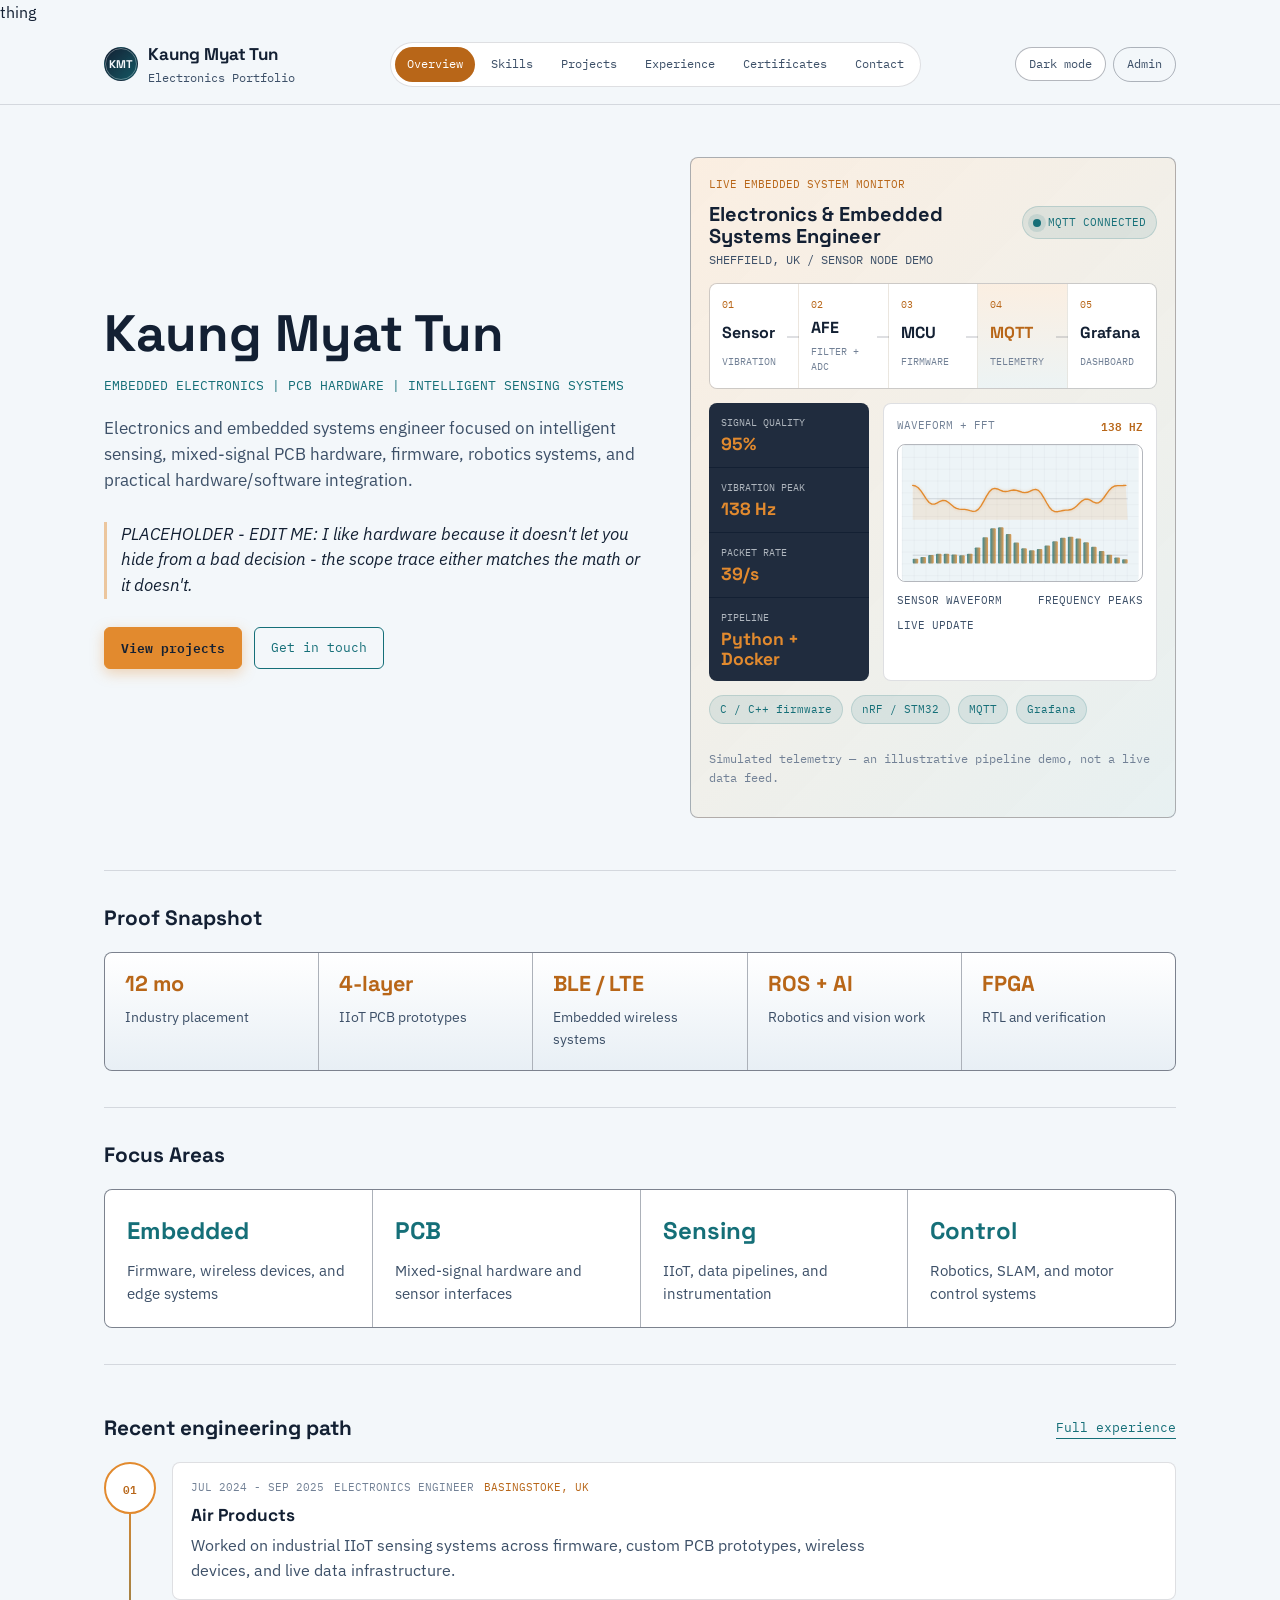
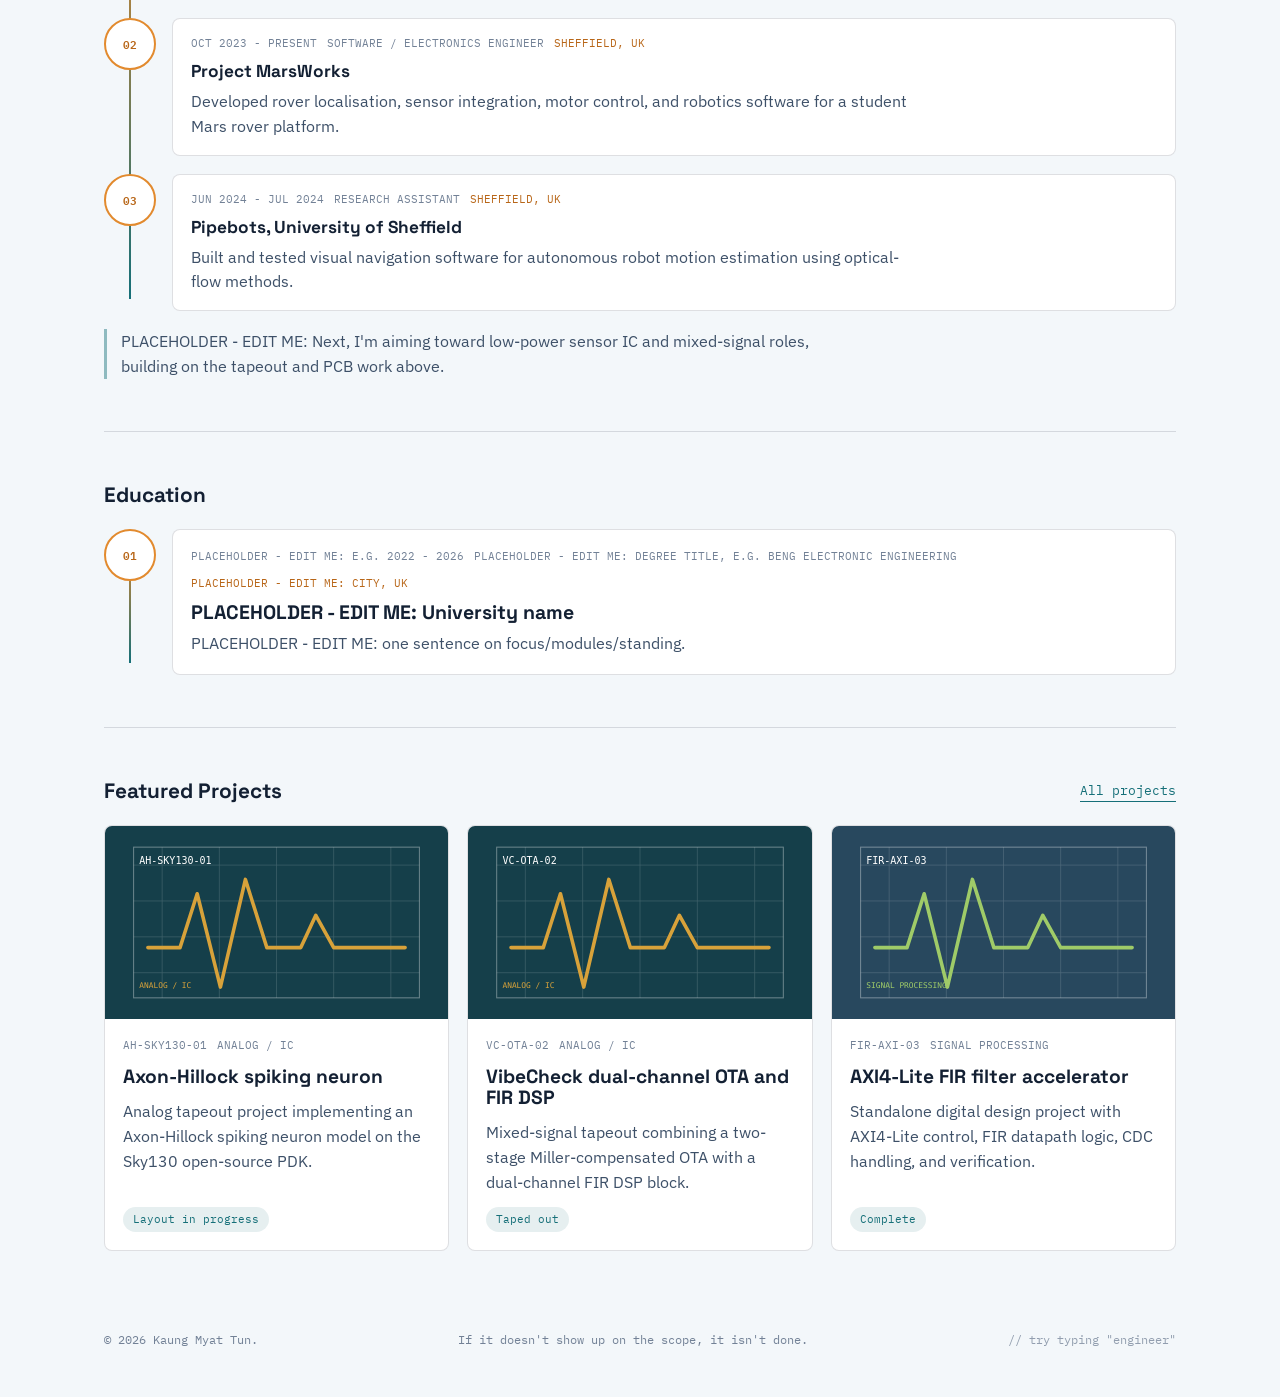
==== index.html @ 7df85bc8 "Version 3 portfolio site Fix engineer mode flashing to the normal theme before flipping to the termi" ====
thing<!DOCTYPE html>
<html lang="en">
<head>
<meta charset="UTF-8">
<script>
  (function () {
    var stored = localStorage.getItem("portfolio-theme");
    var prefersDark = window.matchMedia && window.matchMedia("(prefers-color-scheme: dark)").matches;
    document.documentElement.setAttribute("data-theme", stored || (prefersDark ? "dark" : "light"));
    if (localStorage.getItem("portfolio-engineer-mode") === "true") {
      document.documentElement.setAttribute("data-engineer-mode", "true");
    }
  })();
</script>
<meta name="viewport" content="width=device-width, initial-scale=1.0">
<title>Kaung Myat Tun | Electronics & Embedded Systems Engineer</title>
<meta name="description" content="Portfolio of Kaung Myat Tun: embedded electronics, PCB hardware, intelligent sensing, FPGA, and AI/data systems.">
<link rel="preconnect" href="https://fonts.googleapis.com">
<link rel="preconnect" href="https://fonts.gstatic.com" crossorigin>
<link href="https://fonts.googleapis.com/css2?family=Space+Grotesk:wght@400;500;600;700&family=IBM+Plex+Sans:wght@400;500;600&family=IBM+Plex+Mono:wght@400;500;600&display=swap" rel="stylesheet">
<link rel="stylesheet" href="style.css">
</head>
<body data-page="overview">

<header class="masthead">
  <div class="masthead-inner">
    <a class="brand" href="index.html">
      <span class="brand-avatar">
        <img class="profile-photo" src="" alt="" data-profile-photo hidden>
        <span class="profile-photo-placeholder" data-profile-initials>KMT</span>
      </span>
      <span class="brand-text">
        <span class="part-number">Kaung Myat Tun</span>
        <span>Electronics Portfolio</span>
      </span>
    </a>
    <nav class="tab-nav" aria-label="Primary portfolio pages">
      <a class="nav-tab" href="index.html" data-page-link="overview">Overview</a>
      <a class="nav-tab" href="skills.html" data-page-link="skills">Skills</a>
      <a class="nav-tab" href="projects.html" data-page-link="projects">Projects</a>
      <a class="nav-tab" href="experience.html" data-page-link="experience">Experience</a>
      <a class="nav-tab" href="certificates.html" data-page-link="certificates">Certificates</a>
      <a class="nav-tab" href="contact.html" data-page-link="contact">Contact</a>
    </nav>
    <div class="masthead-right">
      <button type="button" class="theme-toggle" data-theme-toggle aria-pressed="false">Dark mode</button>
      <a href="admin/">Admin</a>
    </div>
  </div>
</header>

<main>
  <section class="section section-hero">
    <div class="hero-grid">
      <div class="hero-copy">
        <h1 data-profile-name>Kaung Myat Tun</h1>
        <p class="role" data-profile-role>Embedded Electronics | PCB Hardware | Intelligent Sensing Systems</p>
        <p class="lede" data-profile-summary>
          Electronics and embedded systems engineer focused on intelligent sensing, mixed-signal PCB hardware,
          firmware, robotics systems, and practical hardware/software integration.
        </p>
        <p class="lede lede-why" data-profile-why></p>
        <div class="hero-actions">
          <a href="projects.html" class="btn btn-primary">View projects</a>
          <a href="contact.html" class="btn btn-ghost">Get in touch</a>
        </div>
      </div>
      <div class="hero-signal-card">
        <p class="sr-only">Simulated demo of an IIoT sensor telemetry pipeline: vibration sensor, analog front end, MCU firmware, MQTT, and a Grafana dashboard. The numbers and waveform shown are illustrative, not a live data feed.</p>
        <div class="monitor-header">
          <div class="signal-profile-copy">
            <span class="feature-tag">Live Embedded System Monitor</span>
            <h2 data-profile-short-role>Electronics &amp; Embedded Systems Engineer</h2>
            <p><span data-profile-location>Sheffield, UK</span> / sensor node demo</p>
          </div>
          <div class="monitor-status">
            <span class="status-dot"></span>
            <span data-monitor-status>MQTT connected</span>
          </div>
        </div>

        <div class="system-flow" aria-label="Embedded data pipeline">
          <div class="system-node active" data-system-node>
            <span>01</span>
            <strong>Sensor</strong>
            <em>vibration</em>
          </div>
          <div class="system-node" data-system-node>
            <span>02</span>
            <strong>AFE</strong>
            <em>filter + ADC</em>
          </div>
          <div class="system-node" data-system-node>
            <span>03</span>
            <strong>MCU</strong>
            <em>firmware</em>
          </div>
          <div class="system-node" data-system-node>
            <span>04</span>
            <strong>MQTT</strong>
            <em>telemetry</em>
          </div>
          <div class="system-node" data-system-node>
            <span>05</span>
            <strong>Grafana</strong>
            <em>dashboard</em>
          </div>
        </div>

        <div class="monitor-grid">
          <div class="telemetry-panel">
            <div class="telemetry-row">
              <span>Signal quality</span>
              <strong data-monitor-quality>92%</strong>
            </div>
            <div class="telemetry-row">
              <span>Vibration peak</span>
              <strong data-monitor-peak>128 Hz</strong>
            </div>
            <div class="telemetry-row">
              <span>Packet rate</span>
              <strong data-monitor-packets>48/s</strong>
            </div>
            <div class="telemetry-row">
              <span>Pipeline</span>
              <strong>Python + Docker</strong>
            </div>
          </div>

          <div class="signal-panel">
            <div class="signal-panel-head">
              <span>Waveform + FFT</span>
              <span data-signal-readout>128 Hz</span>
            </div>
            <svg class="signal-visual" viewBox="0 0 520 300" preserveAspectRatio="xMidYMid meet" role="img" aria-label="Animated sensor waveform and frequency spectrum">
              <defs>
                <pattern id="signal-grid" width="26" height="26" patternUnits="userSpaceOnUse">
                  <path d="M 26 0 L 0 0 0 26" fill="none" stroke="var(--line)" stroke-width="1"/>
                </pattern>
                <linearGradient id="signal-fill" x1="0" x2="1" y1="0" y2="0">
                  <stop offset="0%" stop-color="var(--teal)"/>
                  <stop offset="100%" stop-color="var(--accent)"/>
                </linearGradient>
              </defs>
              <rect width="520" height="300" rx="8" fill="var(--scope-bg)"/>
              <rect width="520" height="300" rx="8" fill="url(#signal-grid)"/>
              <line x1="24" y1="118" x2="496" y2="118" stroke="var(--line-strong)" stroke-width="1"/>
              <line x1="24" y1="242" x2="496" y2="242" stroke="var(--line-strong)" stroke-width="1"/>
              <path class="live-wave-fill" data-live-wave-fill d=""/>
              <path class="live-wave" data-live-wave d=""/>
              <g data-spectrum-bars></g>
            </svg>
            <div class="signal-metrics">
              <span>Sensor waveform</span>
              <span>Frequency peaks</span>
              <span>Live update</span>
            </div>
          </div>
        </div>

        <div class="monitor-stack">
          <span>C / C++ firmware</span>
          <span>nRF / STM32</span>
          <span>MQTT</span>
          <span>Grafana</span>
        </div>
        <p class="table-footnote">Simulated telemetry — an illustrative pipeline demo, not a live data feed.</p>
      </div>
    </div>
  </section>

  <section class="section section-compact">
    <h2>Proof Snapshot</h2>
    <div class="proof-strip">
      <article class="proof-item">
        <span class="proof-value">12 mo</span>
        <span class="proof-label">Industry placement</span>
      </article>
      <article class="proof-item">
        <span class="proof-value">4-layer</span>
        <span class="proof-label">IIoT PCB prototypes</span>
      </article>
      <article class="proof-item">
        <span class="proof-value">BLE / LTE</span>
        <span class="proof-label">Embedded wireless systems</span>
      </article>
      <article class="proof-item">
        <span class="proof-value">ROS + AI</span>
        <span class="proof-label">Robotics and vision work</span>
      </article>
      <article class="proof-item">
        <span class="proof-value">FPGA</span>
        <span class="proof-label">RTL and verification</span>
      </article>
    </div>
  </section>

  <section class="section section-compact">
    <h2>Focus Areas</h2>
    <div class="metrics-grid">
      <article class="metric">
        <span class="metric-value">Embedded</span>
        <span class="metric-label">Firmware, wireless devices, and edge systems</span>
      </article>
      <article class="metric">
        <span class="metric-value">PCB</span>
        <span class="metric-label">Mixed-signal hardware and sensor interfaces</span>
      </article>
      <article class="metric">
        <span class="metric-value">Sensing</span>
        <span class="metric-label">IIoT, data pipelines, and instrumentation</span>
      </article>
      <article class="metric">
        <span class="metric-value">Control</span>
        <span class="metric-label">Robotics, SLAM, and motor control systems</span>
      </article>
    </div>
  </section>

  <section class="section">
    <div class="section-head">
      <div>
        <h2>Recent engineering path</h2>
      </div>
      <a class="inline-link" href="experience.html">Full experience</a>
    </div>
    <div class="timeline-list timeline-list-compact" data-overview-timeline></div>
    <p class="timeline-next" data-profile-next></p>
  </section>

  <section class="section">
    <div class="section-head">
      <div>
        <h2>Education</h2>
      </div>
    </div>
    <div class="timeline-list" data-education-list></div>
  </section>

  <section class="section">
    <div class="section-head">
      <div>
        <h2>Featured Projects</h2>
      </div>
      <a class="inline-link" href="projects.html">All projects</a>
    </div>
    <div class="project-grid project-grid-compact" data-featured-projects></div>
  </section>
</main>

<footer class="footer">
  <span>&copy; 2026 Kaung Myat Tun.</span>
  <span>If it doesn't show up on the scope, it isn't done.</span>
  <span class="footer-hint">// try typing "engineer"</span>
</footer>

<script src="https://identity.netlify.com/v1/netlify-identity-widget.js"></script>
<script src="data.js"></script>
<script src="script.js"></script>
<script>
  if (window.netlifyIdentity) {
    const isInviteOrRecovery = /invite_token|recovery_token|confirmation_token/.test(window.location.hash);
    window.netlifyIdentity.on("init", user => {
      if (!user && isInviteOrRecovery) {
        window.netlifyIdentity.on("login", () => {
          document.location.href = "/admin/";
        });
      }
    });
  }
</script>
</body>
</html>
---- style.css ----
:root {
  --bg: #F3F7FA;
  --surface: #FFFFFF;
  --surface-2: #E8EFF5;
  --ink: #132033;
  --ink-soft: #3D5068;
  --muted: #728196;
  --line: rgba(22, 32, 51, 0.14);
  --line-strong: rgba(22, 32, 51, 0.32);
  --accent: #E28A2E;
  --accent-deep: #B86618;
  --teal: #156F78;
  --danger: #A94332;
  --scope-bg: #EDF4F7;
  --panel-dark: #132033;
  --panel-ink: #F3F7FA;
  --max-width: 1120px;
  --font-display: "Space Grotesk", sans-serif;
  --font-body: "IBM Plex Sans", sans-serif;
  --font-mono: "IBM Plex Mono", monospace;
  color-scheme: light;
}

@media (prefers-color-scheme: dark) {
  :root:not([data-theme="light"]) {
    --bg: #0A0F1A;
    --surface: #101827;
    --surface-2: #182238;
    --ink: #E7EEF6;
    --ink-soft: #AEBBCF;
    --muted: #7C8AA0;
    --line: rgba(231, 238, 246, 0.1);
    --line-strong: rgba(231, 238, 246, 0.24);
    --accent: #F2A93C;
    --accent-deep: #F0A020;
    --teal: #4DD0C7;
    --danger: #E2695A;
    --scope-bg: #0C1524;
    color-scheme: dark;
  }
}

:root[data-theme="dark"] {
  --bg: #0A0F1A;
  --surface: #101827;
  --surface-2: #182238;
  --ink: #E7EEF6;
  --ink-soft: #AEBBCF;
  --muted: #7C8AA0;
  --line: rgba(231, 238, 246, 0.1);
  --line-strong: rgba(231, 238, 246, 0.24);
  --accent: #F2A93C;
  --accent-deep: #F0A020;
  --teal: #4DD0C7;
  --danger: #E2695A;
  --scope-bg: #0C1524;
  color-scheme: dark;
}

:root[data-engineer-mode="true"] {
  --bg: #05070A;
  --surface: #0A120C;
  --surface-2: #0F1A11;
  --ink: #6FFFA6;
  --ink-soft: #4CD98A;
  --muted: #2E8F5C;
  --line: rgba(111, 255, 166, 0.18);
  --line-strong: rgba(111, 255, 166, 0.4);
  --accent: #6FFFA6;
  --accent-deep: #35C77A;
  --teal: #4CD98A;
  --danger: #FF5C5C;
  --scope-bg: #050A06;
  --panel-dark: #05070A;
  --panel-ink: #6FFFA6;
  color-scheme: dark;
}

:root[data-engineer-mode="true"] body,
:root[data-engineer-mode="true"] h1,
:root[data-engineer-mode="true"] h2,
:root[data-engineer-mode="true"] h3 {
  font-family: var(--font-mono);
}

.engineer-scanlines {
  background: repeating-linear-gradient(
    0deg,
    rgba(0, 0, 0, 0.18) 0px,
    rgba(0, 0, 0, 0.18) 1px,
    transparent 1px,
    transparent 2px
  );
  inset: 0;
  opacity: 0;
  pointer-events: none;
  position: fixed;
  transition: opacity 0.2s ease;
  z-index: 9998;
}

:root[data-engineer-mode="true"] .engineer-scanlines {
  opacity: 1;
}

.engineer-exit {
  background: var(--panel-dark);
  border: 1px solid rgba(111, 255, 166, 0.4);
  border-radius: 999px;
  bottom: 20px;
  color: var(--panel-ink);
  cursor: pointer;
  display: none;
  font-family: var(--font-mono);
  font-size: 12px;
  padding: 9px 16px;
  position: fixed;
  right: 20px;
  z-index: 9999;
}

:root[data-engineer-mode="true"] .engineer-exit {
  display: inline-flex;
}

.engineer-boot-overlay {
  align-items: center;
  background: #05070A;
  color: #6FFFA6;
  display: flex;
  flex-direction: column;
  font-family: var(--font-mono);
  font-size: 14px;
  gap: 6px;
  inset: 0;
  justify-content: center;
  position: fixed;
  z-index: 10000;
}

.engineer-boot-overlay p {
  margin: 0;
}

body {
  transition: background-color 0.15s ease, color 0.15s ease;
}

* {
  box-sizing: border-box;
}

[hidden] {
  display: none !important;
}

.sr-only {
  border: 0;
  clip: rect(0, 0, 0, 0);
  height: 1px;
  margin: -1px;
  overflow: hidden;
  padding: 0;
  position: absolute;
  width: 1px;
}

html {
  scroll-behavior: smooth;
}

body {
  margin: 0;
  background: var(--bg);
  color: var(--ink);
  font-family: var(--font-body);
  font-size: 16px;
  line-height: 1.55;
  -webkit-font-smoothing: antialiased;
}

img {
  max-width: 100%;
}

a {
  color: var(--teal);
  text-decoration: none;
  border-bottom: 1px solid currentColor;
}

a:hover {
  color: var(--accent-deep);
}

a:focus-visible,
button:focus-visible,
input:focus-visible,
textarea:focus-visible,
select:focus-visible {
  outline: 2px solid var(--accent);
  outline-offset: 3px;
}

.masthead {
  background: color-mix(in srgb, var(--bg) 94%, transparent);
  border-bottom: 1px solid var(--line);
  position: sticky;
  top: 0;
  z-index: 20;
  backdrop-filter: blur(12px);
}

.masthead-inner {
  max-width: var(--max-width);
  margin: 0 auto;
  padding: 16px 24px;
  display: flex;
  align-items: center;
  justify-content: space-between;
  gap: 22px;
  font-family: var(--font-mono);
  font-size: 12px;
  color: var(--ink-soft);
}

.brand {
  align-items: center;
  display: flex;
  gap: 10px;
  color: var(--ink);
  border: 0;
  min-width: 190px;
}

.brand-avatar {
  aspect-ratio: 1;
  background:
    linear-gradient(135deg, rgba(19, 32, 51, 0.94), rgba(21, 111, 120, 0.72)),
    var(--panel-dark);
  border: 1px solid var(--line);
  border-radius: 999px;
  display: grid;
  flex: 0 0 auto;
  overflow: hidden;
  place-items: center;
  width: 34px;
}

.brand-avatar .profile-photo {
  height: 100%;
  object-fit: cover;
  width: 100%;
}

.brand-avatar .profile-photo-placeholder {
  border-color: rgba(255, 255, 255, 0.34);
  color: var(--panel-ink);
  font-size: 0.7rem;
  height: 100%;
  width: 100%;
}

.brand-text {
  display: flex;
  flex-direction: column;
  gap: 2px;
}

.brand-text span:last-child {
  color: var(--ink-soft);
}

.part-number {
  font-family: var(--font-display);
  font-size: 17px;
  font-weight: 700;
}

.masthead-mid {
  color: var(--muted);
  text-align: center;
}

.masthead-right a {
  border: 1px solid var(--line-strong);
  border-radius: 999px;
  color: var(--ink-soft);
  display: inline-flex;
  min-height: 34px;
  align-items: center;
  padding: 7px 13px;
}

.tab-nav {
  margin: 0;
  padding: 4px;
  display: flex;
  gap: 4px;
  overflow-x: auto;
  border: 1px solid var(--line);
  border-radius: 999px;
  background: var(--surface);
  scrollbar-width: thin;
}

.nav-tab {
  border: 0;
  border-radius: 999px;
  color: var(--ink-soft);
  display: block;
  flex: 0 0 auto;
  font-family: var(--font-mono);
  font-size: 12px;
  padding: 8px 12px;
  transition: background-color 0.15s ease, color 0.15s ease;
}

.nav-tab:hover {
  background: var(--surface-2);
  color: var(--ink);
}

.nav-tab.active,
.nav-tab[aria-current="page"] {
  background: var(--accent-deep);
  color: var(--surface);
}

main {
  max-width: var(--max-width);
  margin: 0 auto;
  padding: 0 24px;
}

.section {
  padding: 52px 0;
  border-bottom: 1px solid var(--line);
}

.section:last-child {
  border-bottom: 0;
}

.section-compact {
  padding: 36px 0;
}

.section-head {
  display: flex;
  align-items: center;
  justify-content: space-between;
  gap: 18px;
  margin-bottom: 22px;
}

h1,
h2,
h3 {
  font-family: var(--font-display);
  line-height: 1.1;
}

h1 {
  font-size: 3.2rem;
  margin: 0 0 14px;
}

h2 {
  font-size: 1.3rem;
  margin: 0;
}

.section > h2:first-child {
  margin-bottom: 22px;
}

h3 {
  font-size: 1.05rem;
  margin: 0;
}

.page-intro {
  max-width: 780px;
}

.role {
  color: var(--teal);
  font-family: var(--font-mono);
  font-size: 13px;
  margin: 0 0 20px;
  text-transform: uppercase;
}

.lede {
  color: var(--ink-soft);
  font-size: 1.04rem;
  margin: 0 0 28px;
  max-width: 66ch;
}

.lede-why {
  border-left: 3px solid rgba(226, 138, 46, 0.45);
  color: var(--ink);
  font-style: italic;
  padding-left: 14px;
}

.timeline-next {
  border-left: 3px solid rgba(21, 111, 120, 0.45);
  color: var(--ink-soft);
  margin: 18px 0 0;
  max-width: 72ch;
  padding-left: 14px;
}

.theme-toggle {
  align-items: center;
  background: var(--surface);
  border: 1px solid var(--line-strong);
  border-radius: 999px;
  color: var(--ink-soft);
  cursor: pointer;
  display: inline-flex;
  font-family: var(--font-mono);
  font-size: 12px;
  gap: 6px;
  min-height: 34px;
  padding: 7px 13px;
}

.theme-toggle:hover {
  background: var(--surface-2);
  color: var(--ink);
}

.hero-grid {
  display: grid;
  grid-template-columns: minmax(0, 1.05fr) minmax(320px, 0.95fr);
  gap: 48px;
  align-items: center;
}

.hero-actions,
.form-actions,
.admin-actions {
  display: flex;
  gap: 12px;
  flex-wrap: wrap;
  align-items: center;
}

.btn {
  appearance: none;
  background: transparent;
  border: 1.5px solid var(--teal);
  border-radius: 6px;
  color: var(--teal);
  cursor: pointer;
  display: inline-flex;
  align-items: center;
  justify-content: center;
  font-family: var(--font-mono);
  font-size: 13px;
  min-height: 42px;
  padding: 10px 16px;
}

.btn-primary {
  background: var(--accent);
  border-color: var(--accent);
  box-shadow: 0 4px 14px rgba(226, 138, 46, 0.35);
  color: var(--panel-dark);
  font-weight: 600;
}

.btn-primary:hover {
  background: var(--teal);
  border-color: var(--teal);
  box-shadow: 0 4px 14px rgba(21, 111, 120, 0.35);
  color: var(--surface);
}

.btn-ghost:hover {
  border-color: var(--teal);
  color: var(--teal);
}

.btn-small {
  font-size: 12px;
  min-height: 34px;
  padding: 7px 11px;
}

.btn-danger {
  border-color: var(--danger);
  color: var(--danger);
}

.btn-danger:hover {
  background: var(--danger);
  color: var(--surface);
}

.inline-link {
  color: var(--teal);
  font-family: var(--font-mono);
  font-size: 13px;
}

.hero-scope {
  background: var(--surface);
  border: 1.5px solid var(--line-strong);
  border-radius: 6px;
  padding: 14px 16px 16px;
}

.hero-profile-card {
  background:
    linear-gradient(135deg, rgba(226, 138, 46, 0.13), rgba(21, 111, 120, 0.1)),
    var(--surface);
  border: 1px solid var(--line-strong);
  border-radius: 8px;
  display: grid;
  gap: 20px;
  padding: 20px;
}

.profile-photo-frame {
  aspect-ratio: 4 / 3;
  background:
    linear-gradient(135deg, rgba(19, 32, 51, 0.92), rgba(21, 111, 120, 0.76)),
    var(--panel-dark);
  border: 1px solid var(--line);
  border-radius: 8px;
  display: grid;
  overflow: hidden;
  place-items: center;
}

.profile-photo {
  display: block;
  height: 100%;
  object-fit: cover;
  width: 100%;
}

.profile-photo-placeholder {
  align-items: center;
  border: 1px solid rgba(255, 255, 255, 0.28);
  border-radius: 999px;
  color: var(--panel-ink);
  display: flex;
  font-family: var(--font-display);
  font-size: clamp(2.6rem, 8vw, 5rem);
  font-weight: 700;
  height: 44%;
  justify-content: center;
  letter-spacing: 0;
  width: 44%;
}

.profile-card-body {
  display: grid;
  gap: 12px;
}

.profile-card-body h2 {
  font-size: 1.55rem;
}

.profile-card-body p {
  color: var(--ink-soft);
  margin: 0;
}

.profile-facts {
  display: flex;
  flex-wrap: wrap;
  gap: 8px;
}

.profile-facts span {
  background: rgba(21, 111, 120, 0.1);
  border: 1px solid rgba(21, 111, 120, 0.16);
  border-radius: 999px;
  color: var(--teal);
  font-family: var(--font-mono);
  font-size: 11px;
  padding: 5px 10px;
}

.hero-signal-card {
  background:
    linear-gradient(135deg, rgba(226, 138, 46, 0.14), rgba(21, 111, 120, 0.1)),
    var(--surface);
  border: 1px solid var(--line-strong);
  border-radius: 8px;
  display: grid;
  gap: 14px;
  padding: 18px;
}

.monitor-header {
  align-items: center;
  display: grid;
  grid-template-columns: minmax(0, 1fr) auto;
  gap: 14px;
}

.signal-profile-copy {
  min-width: 0;
}

.signal-profile-copy h2 {
  font-size: 1.25rem;
  margin-bottom: 4px;
}

.signal-profile-copy p {
  color: var(--ink-soft);
  font-family: var(--font-mono);
  font-size: 12px;
  margin: 0;
  text-transform: uppercase;
}

.monitor-status {
  align-items: center;
  background: rgba(21, 111, 120, 0.1);
  border: 1px solid rgba(21, 111, 120, 0.18);
  border-radius: 999px;
  color: var(--teal);
  display: inline-flex;
  font-family: var(--font-mono);
  font-size: 11px;
  gap: 7px;
  padding: 7px 10px;
  text-transform: uppercase;
  white-space: nowrap;
}

.status-dot {
  background: var(--teal);
  border-radius: 999px;
  box-shadow: 0 0 0 5px rgba(21, 111, 120, 0.12);
  display: block;
  height: 8px;
  width: 8px;
}

.system-flow {
  background: rgba(19, 32, 51, 0.04);
  border: 1px solid var(--line);
  border-radius: 8px;
  display: grid;
  gap: 1px;
  grid-template-columns: repeat(5, minmax(0, 1fr));
  overflow: hidden;
}

.system-node {
  background: var(--surface);
  display: grid;
  gap: 3px;
  min-height: 82px;
  padding: 13px 12px;
  position: relative;
}

.system-node::after {
  background: var(--line);
  content: "";
  height: 2px;
  position: absolute;
  right: -1px;
  top: 50%;
  width: 12px;
}

.system-node:last-child::after {
  display: none;
}

.system-node span {
  color: var(--accent-deep);
  font-family: var(--font-mono);
  font-size: 10px;
}

.system-node strong {
  color: var(--ink);
  font-family: var(--font-display);
  font-size: 1rem;
}

.system-node em {
  color: var(--muted);
  font-family: var(--font-mono);
  font-size: 10px;
  font-style: normal;
  text-transform: uppercase;
}

.system-node.active {
  background: linear-gradient(180deg, rgba(226, 138, 46, 0.14), rgba(21, 111, 120, 0.08)), var(--surface);
}

.system-node.active strong {
  color: var(--accent-deep);
}

.monitor-grid {
  display: grid;
  grid-template-columns: minmax(160px, 0.46fr) minmax(0, 1fr);
  gap: 14px;
  align-items: stretch;
}

.telemetry-panel {
  background: var(--panel-dark);
  border-radius: 8px;
  color: var(--panel-ink);
  display: grid;
  gap: 1px;
  overflow: hidden;
}

.telemetry-row {
  background: rgba(255, 255, 255, 0.055);
  display: grid;
  gap: 5px;
  min-height: 64px;
  padding: 12px;
}

.telemetry-row span {
  color: rgba(243, 247, 250, 0.68);
  font-family: var(--font-mono);
  font-size: 10px;
  text-transform: uppercase;
}

.telemetry-row strong {
  color: var(--accent);
  font-family: var(--font-display);
  font-size: 1.1rem;
  line-height: 1.1;
}

.signal-panel {
  background: var(--surface);
  border: 1px solid var(--line);
  border-radius: 8px;
  padding: 13px;
}

.signal-panel-head {
  color: var(--muted);
  display: flex;
  justify-content: space-between;
  gap: 12px;
  font-family: var(--font-mono);
  font-size: 11px;
  margin-bottom: 10px;
  text-transform: uppercase;
}

.signal-panel-head span:last-child {
  color: var(--accent-deep);
  font-weight: 600;
}

.signal-visual {
  aspect-ratio: 16 / 9;
  border: 1px solid var(--line-strong);
  border-radius: 8px;
  display: block;
  width: 100%;
}

.live-wave {
  fill: none;
  filter: drop-shadow(0 0 3px rgba(226, 138, 46, 0.35));
  stroke: var(--accent);
  stroke-linecap: round;
  stroke-linejoin: round;
  stroke-width: 3;
}

.live-wave-fill {
  fill: rgba(226, 138, 46, 0.12);
}

.spectrum-bar {
  fill: url(#signal-fill);
  opacity: 0.82;
}

.signal-metrics {
  color: var(--ink-soft);
  display: flex;
  flex-wrap: wrap;
  gap: 8px;
  font-family: var(--font-mono);
  font-size: 11px;
  justify-content: space-between;
  margin-top: 10px;
  text-transform: uppercase;
}

.monitor-stack {
  display: flex;
  flex-wrap: wrap;
  gap: 8px;
}

.monitor-stack span {
  background: rgba(21, 111, 120, 0.1);
  border: 1px solid rgba(21, 111, 120, 0.16);
  border-radius: 999px;
  color: var(--teal);
  font-family: var(--font-mono);
  font-size: 11px;
  padding: 5px 10px;
}

.scope-label {
  color: var(--muted);
  font-family: var(--font-mono);
  font-size: 11px;
  margin-bottom: 9px;
}

.scope {
  aspect-ratio: 2 / 1;
  border: 1px solid var(--line-strong);
  display: block;
  width: 100%;
}

.spike-trace {
  filter: drop-shadow(0 0 2px rgba(201, 130, 45, 0.45));
}

.scope-readout {
  color: var(--ink-soft);
  display: flex;
  justify-content: space-between;
  font-family: var(--font-mono);
  font-size: 12px;
  margin-top: 10px;
}

#vm-readout,
.scope-status,
.scope-status.firing {
  color: var(--accent-deep);
  font-weight: 600;
}

.metrics-grid {
  display: grid;
  grid-template-columns: repeat(4, minmax(0, 1fr));
  gap: 1px;
  background: var(--line-strong);
  border: 1px solid var(--line-strong);
  border-radius: 8px;
  overflow: hidden;
}

.metric {
  background: var(--surface);
  min-height: 126px;
  padding: 22px;
}

.metric-value {
  color: var(--teal);
  display: block;
  font-family: var(--font-display);
  font-size: 1.5rem;
  font-weight: 700;
  margin-bottom: 10px;
}

.metric-label {
  color: var(--ink-soft);
  display: block;
  font-size: 0.93rem;
}

.proof-strip {
  display: grid;
  grid-template-columns: repeat(5, minmax(0, 1fr));
  gap: 1px;
  background: var(--line-strong);
  border: 1px solid var(--line-strong);
  border-radius: 8px;
  overflow: hidden;
}

.proof-item {
  background: linear-gradient(180deg, var(--surface) 0%, var(--surface-2) 100%);
  min-height: 112px;
  padding: 20px;
}

.proof-value {
  color: var(--accent-deep);
  display: block;
  font-family: var(--font-display);
  font-size: 1.35rem;
  font-weight: 700;
  line-height: 1.05;
  margin-bottom: 10px;
  overflow-wrap: anywhere;
}

.proof-label {
  color: var(--ink-soft);
  display: block;
  font-size: 0.9rem;
}

.features-grid {
  display: grid;
  grid-template-columns: repeat(3, minmax(0, 1fr));
  gap: 1px;
  background: var(--line-strong);
  border: 1px solid var(--line-strong);
  border-radius: 8px;
  overflow: hidden;
}

.feature {
  background: var(--surface);
  min-height: 136px;
  padding: 22px;
}

.feature-tag {
  color: var(--accent-deep);
  display: block;
  font-family: var(--font-mono);
  font-size: 11px;
  margin-bottom: 10px;
  text-transform: uppercase;
}

.feature p {
  color: var(--ink-soft);
  margin: 0;
}

.skill-map-card {
  background: var(--surface);
  border: 1px solid var(--line);
  border-radius: 8px;
  display: grid;
  grid-template-columns: minmax(300px, 420px) minmax(260px, 1fr);
  gap: 28px;
  align-items: center;
  padding: 24px;
}

.skill-radar {
  display: block;
  overflow: visible;
  width: 100%;
}

.skill-radar-ring {
  fill: none;
  stroke: var(--line);
  stroke-width: 1;
}

.skill-radar-axis {
  stroke: var(--line-strong);
  stroke-width: 1;
}

.skill-radar-shape {
  fill: rgba(18, 100, 106, 0.18);
  stroke: var(--teal);
  stroke-width: 3;
}

.skill-radar-label {
  fill: var(--ink-soft);
  font-family: var(--font-mono);
  font-size: 10px;
}

.skill-map-legend {
  display: grid;
  gap: 12px;
}

.skill-map-row {
  align-items: center;
  display: grid;
  grid-template-columns: minmax(0, 1fr) 118px;
  gap: 14px;
  color: var(--ink-soft);
  font-family: var(--font-mono);
  font-size: 12px;
}

.toolkit {
  display: grid;
  gap: 18px;
}

.toolkit-tabs {
  border: 1px solid var(--line-strong);
  border-radius: 8px;
  display: flex;
  max-width: 100%;
  overflow-x: auto;
  scrollbar-width: thin;
}

.toolkit-tab {
  appearance: none;
  background: var(--surface);
  border: 0;
  border-right: 1px solid var(--line);
  color: var(--ink-soft);
  cursor: pointer;
  flex: 0 0 auto;
  font-family: var(--font-mono);
  font-size: 12px;
  padding: 11px 14px;
  text-transform: uppercase;
  transition: background-color 0.15s ease, color 0.15s ease;
}

.toolkit-tab:last-child {
  border-right: 0;
}

.toolkit-tab:hover {
  background: var(--surface-2);
  color: var(--ink);
}

.toolkit-tab.active {
  background: var(--accent-deep);
  color: var(--surface);
}

.toolkit-panels {
  min-height: 260px;
}

.toolkit-panel {
  background: var(--surface);
  border: 1px solid var(--line);
  border-radius: 8px;
  display: grid;
  grid-template-columns: minmax(260px, 0.75fr) minmax(0, 1.25fr);
  gap: 24px;
  padding: 24px;
}

.toolkit-copy h2 {
  font-size: 1.35rem;
  margin-bottom: 10px;
}

.toolkit-copy p {
  color: var(--ink-soft);
  margin: 0;
}

.toolkit-context {
  border-left: 3px solid rgba(226, 138, 46, 0.45);
  margin-top: 14px !important;
  padding-left: 12px;
}

.tool-chip-grid {
  align-content: start;
  display: flex;
  flex-wrap: wrap;
  gap: 10px;
}

.tool-chip {
  background: rgba(21, 111, 120, 0.1);
  border: 1px solid rgba(21, 111, 120, 0.18);
  border-radius: 999px;
  color: var(--teal);
  display: inline-flex;
  font-family: var(--font-mono);
  font-size: 12px;
  line-height: 1;
  padding: 9px 12px;
}

.toolkit-edit-list {
  display: grid;
  gap: 18px;
}

.toolkit-panel-editable {
  position: relative;
}

.toolkit-panel-editable [data-tool-chip-add] {
  grid-column: 1 / -1;
  justify-self: start;
}

.tool-chip-editable {
  align-items: center;
  gap: 6px;
  padding-right: 8px;
}

.tool-chip-editable .editable-field {
  min-width: 20px;
}

.tool-chip-remove {
  align-items: center;
  background: transparent;
  border: 0;
  border-radius: 999px;
  color: var(--teal);
  cursor: pointer;
  display: flex;
  font-size: 13px;
  height: 16px;
  justify-content: center;
  line-height: 1;
  width: 16px;
}

.tool-chip-remove:hover {
  background: var(--danger);
  color: var(--surface);
}

.github-panel {
  display: grid;
  gap: 18px;
}

.github-stats {
  display: flex;
  flex-wrap: wrap;
  gap: 10px;
}

.github-stats span {
  background: rgba(21, 111, 120, 0.1);
  border: 1px solid rgba(21, 111, 120, 0.18);
  border-radius: 999px;
  color: var(--teal);
  font-family: var(--font-mono);
  font-size: 12px;
  padding: 6px 12px;
}

.github-repo-list {
  display: grid;
  gap: 12px;
}

.github-repo {
  background: var(--surface);
  border: 1px solid var(--line);
  border-radius: 8px;
  display: grid;
  gap: 6px;
  padding: 16px 18px;
}

.github-repo-head {
  align-items: center;
  display: flex;
  flex-wrap: wrap;
  gap: 12px;
  justify-content: space-between;
}

.github-repo-head a {
  color: var(--ink);
  font-family: var(--font-display);
  font-size: 1.02rem;
}

.github-repo-updated {
  color: var(--muted);
  font-family: var(--font-mono);
  font-size: 11px;
  white-space: nowrap;
}

.github-repo p {
  color: var(--ink-soft);
  margin: 0;
}

.github-repo-lang {
  color: var(--accent-deep);
  font-family: var(--font-mono);
  font-size: 11px;
  text-transform: uppercase;
}

.skill-meter {
  display: grid;
  grid-template-columns: repeat(5, 1fr);
  gap: 4px;
  width: 118px;
}

.skill-meter span {
  background: var(--line);
  border-radius: 2px;
  display: block;
  height: 8px;
}

.skill-meter span.filled {
  background: var(--teal);
}

.skill-grid {
  display: grid;
  grid-template-columns: repeat(2, minmax(0, 1fr));
  gap: 18px;
}

.skill-card {
  background: var(--surface);
  border: 1px solid var(--line);
  border-radius: 8px;
  display: flex;
  flex-direction: column;
  gap: 16px;
  min-height: 100%;
  padding: 22px;
}

.skill-card-head {
  display: flex;
  align-items: flex-start;
  justify-content: space-between;
  gap: 18px;
}

.skill-card h2 {
  font-size: 1.22rem;
}

.skill-card p {
  color: var(--ink-soft);
  margin: 0;
}

.skill-list {
  display: grid;
  gap: 8px;
  list-style: none;
  margin: 0;
  padding: 0;
}

.skill-list li {
  border-top: 1px solid var(--line);
  color: var(--ink-soft);
  font-size: 0.93rem;
  padding-top: 8px;
}

.skill-list-more {
  margin-top: 8px;
}

.skill-list-more summary {
  color: var(--teal);
  cursor: pointer;
  font-family: var(--font-mono);
  font-size: 11px;
  text-transform: uppercase;
}

.skill-list-more .skill-list {
  margin-top: 8px;
}

.skill-card-editable {
  position: relative;
}

.skill-card-editable .skill-card-head {
  padding-right: 34px;
}

.skill-meter-editable span {
  cursor: pointer;
}

.skill-meter-editable span:hover {
  background: var(--teal);
  opacity: 0.6;
}

.skill-list-edit {
  display: grid;
  gap: 6px;
  list-style: none;
  margin: 0 0 10px;
  padding: 0;
}

.skill-item-edit {
  align-items: center;
  border-top: 1px solid var(--line);
  display: flex;
  gap: 8px;
  justify-content: space-between;
  padding-top: 8px;
}

.skill-item-edit .editable-field {
  color: var(--ink-soft);
  flex: 1;
  font-size: 0.93rem;
}

.skill-item-remove {
  align-items: center;
  background: transparent;
  border: 0;
  border-radius: 999px;
  color: var(--muted);
  cursor: pointer;
  display: flex;
  flex: 0 0 auto;
  font-size: 14px;
  height: 20px;
  justify-content: center;
  line-height: 1;
  width: 20px;
}

.skill-item-remove:hover {
  background: var(--danger);
  color: var(--surface);
}

.table-wrap {
  overflow-x: auto;
}

.datasheet-table {
  border-collapse: collapse;
  font-size: 0.92rem;
  min-width: 760px;
  width: 100%;
}

.datasheet-table th {
  border-bottom: 1.5px solid var(--ink);
  color: var(--muted);
  font-family: var(--font-mono);
  font-size: 11px;
  padding: 11px 14px;
  text-align: left;
  text-transform: uppercase;
  white-space: nowrap;
}

.datasheet-table td {
  border-bottom: 1px solid var(--line);
  color: var(--ink-soft);
  padding: 14px;
  vertical-align: middle;
}

.datasheet-table tbody tr:hover {
  background: var(--surface);
}

.sym {
  color: var(--ink);
  font-family: var(--font-mono);
  font-weight: 500;
  white-space: nowrap;
}

.bar {
  --pct: 50%;
  background: var(--line);
  border-radius: 2px;
  display: block;
  height: 7px;
  position: relative;
  width: 120px;
}

.bar::after {
  background: linear-gradient(90deg, var(--teal), var(--accent));
  border-radius: 2px;
  bottom: 0;
  content: "";
  left: 0;
  position: absolute;
  top: 0;
  width: var(--pct);
}

.table-footnote {
  color: var(--muted);
  font-family: var(--font-mono);
  font-size: 12px;
  margin-top: 12px;
}

.project-toolbar {
  display: flex;
  align-items: center;
  justify-content: space-between;
  gap: 16px;
  margin-bottom: 22px;
  flex-wrap: wrap;
}

.project-tabs {
  border: 1.5px solid var(--ink);
  border-radius: 6px;
  display: flex;
  max-width: 100%;
  overflow-x: auto;
  scrollbar-width: thin;
}

.project-tab {
  appearance: none;
  background: var(--surface);
  border: 0;
  border-right: 1px solid var(--line-strong);
  color: var(--ink-soft);
  cursor: pointer;
  flex: 0 0 auto;
  font-family: var(--font-mono);
  font-size: 12px;
  padding: 10px 13px;
  text-transform: uppercase;
  transition: background-color 0.15s ease, color 0.15s ease;
}

.project-tab:last-child {
  border-right: 0;
}

.project-tab:hover {
  background: var(--surface-2);
  color: var(--ink);
}

.project-tab.active {
  background: var(--accent-deep);
  color: var(--surface);
}

.project-count {
  color: var(--muted);
  font-family: var(--font-mono);
  font-size: 12px;
  text-transform: uppercase;
}

.project-grid {
  display: grid;
  grid-template-columns: repeat(2, minmax(0, 1fr));
  gap: 18px;
}

.project-grid-compact {
  grid-template-columns: repeat(3, minmax(0, 1fr));
}

.project-card {
  background: var(--surface);
  border: 1px solid var(--line);
  border-radius: 8px;
  display: flex;
  flex-direction: column;
  min-height: 100%;
  overflow: hidden;
}

.project-image {
  aspect-ratio: 16 / 9;
  background: var(--surface-2);
  display: block;
  object-fit: cover;
  width: 100%;
}

.project-card-body {
  display: flex;
  flex: 1;
  flex-direction: column;
  gap: 12px;
  padding: 18px;
}

.project-meta {
  color: var(--muted);
  display: flex;
  gap: 10px;
  flex-wrap: wrap;
  font-family: var(--font-mono);
  font-size: 11px;
  text-transform: uppercase;
}

.project-card h2 {
  color: var(--ink);
  font-size: 1.2rem;
}

.project-card p {
  color: var(--ink-soft);
  margin: 0;
}

.project-card-foot {
  display: flex;
  align-items: center;
  justify-content: space-between;
  gap: 12px;
  margin-top: auto;
  flex-wrap: wrap;
}

.status-pill {
  background: rgba(18, 100, 106, 0.1);
  border-radius: 999px;
  color: var(--teal);
  display: inline-flex;
  font-family: var(--font-mono);
  font-size: 11px;
  padding: 4px 10px;
}

.project-image-link {
  border-bottom: 0;
  display: block;
}

.project-card-title-link {
  border-bottom: 0;
  color: inherit;
}

.project-card-title-link:hover {
  color: var(--teal);
}

.project-detail {
  align-items: start;
  display: grid;
  gap: 28px;
  grid-template-columns: minmax(280px, 0.9fr) minmax(0, 1.1fr);
}

.project-detail-image {
  aspect-ratio: 16 / 10;
  border: 1px solid var(--line);
  border-radius: 8px;
  object-fit: cover;
  width: 100%;
}

.project-detail-body h1 {
  font-size: 2rem;
  margin: 12px 0 16px;
}

.project-detail-stack {
  margin: 18px 0;
}

.project-detail-label {
  color: var(--muted);
  display: block;
  font-family: var(--font-mono);
  font-size: 11px;
  margin-bottom: 6px;
  text-transform: uppercase;
}

.project-detail-stack p {
  color: var(--ink-soft);
  margin: 0;
}

.project-edit-entry {
  margin-bottom: 14px;
}

.project-edit-bar {
  align-items: center;
  background: var(--surface);
  border: 1px solid var(--line-strong);
  border-radius: 8px;
  display: flex;
  flex-wrap: wrap;
  gap: 12px;
  justify-content: space-between;
  margin-bottom: 22px;
  padding: 12px 16px;
}

.project-edit-status {
  color: var(--ink-soft);
  font-family: var(--font-mono);
  font-size: 12px;
}

.project-edit-status.is-error {
  color: var(--danger);
}

.project-edit-actions {
  display: flex;
  flex-wrap: wrap;
  gap: 8px;
}

.project-card-editable {
  position: relative;
}

.project-remove-btn {
  align-items: center;
  background: var(--panel-dark);
  border: 0;
  border-radius: 999px;
  color: var(--panel-ink);
  cursor: pointer;
  display: flex;
  font-size: 16px;
  height: 26px;
  justify-content: center;
  line-height: 1;
  position: absolute;
  right: 10px;
  top: 10px;
  width: 26px;
  z-index: 1;
}

.project-remove-btn:hover {
  background: var(--danger);
}

.editable-field[contenteditable="true"] {
  border-radius: 4px;
  outline: 1px dashed var(--line-strong);
  outline-offset: 2px;
  padding: 1px 3px;
}

.editable-field[contenteditable="true"]:focus {
  outline: 1px solid var(--teal);
  outline-offset: 2px;
}

.project-category-select {
  background: var(--surface);
  border: 1px solid var(--line-strong);
  border-radius: 4px;
  color: var(--muted);
  font-family: var(--font-mono);
  font-size: 11px;
  padding: 2px 4px;
  text-transform: uppercase;
}

.project-featured-toggle {
  align-items: center;
  color: var(--ink-soft);
  display: inline-flex;
  font-family: var(--font-mono);
  font-size: 11px;
  gap: 6px;
}

.project-edit-extra {
  border-top: 1px solid var(--line);
  margin-top: 4px;
  padding-top: 10px;
}

.project-edit-extra summary {
  color: var(--teal);
  cursor: pointer;
  font-family: var(--font-mono);
  font-size: 11px;
  text-transform: uppercase;
}

.project-edit-extra label {
  color: var(--ink-soft);
  display: grid;
  font-family: var(--font-mono);
  font-size: 11px;
  gap: 4px;
  margin-top: 10px;
  text-transform: uppercase;
}

.project-edit-extra input,
.project-edit-extra textarea {
  background: var(--surface);
  border: 1px solid var(--line-strong);
  border-radius: 4px;
  color: var(--ink);
  font-family: var(--font-body);
  font-size: 13px;
  padding: 6px 8px;
  text-transform: none;
}

.project-edit-extra textarea {
  min-height: 60px;
  resize: vertical;
}

.timeline-list {
  display: grid;
  gap: 18px;
  position: relative;
}

.timeline-list::before {
  background: linear-gradient(180deg, var(--accent), var(--teal));
  bottom: 12px;
  content: "";
  left: 25px;
  position: absolute;
  top: 12px;
  width: 2px;
}

.timeline-item {
  display: grid;
  grid-template-columns: 52px minmax(0, 1fr);
  gap: 16px;
  position: relative;
}

.timeline-marker {
  position: relative;
  z-index: 1;
}

.timeline-marker span {
  align-items: center;
  background: var(--surface);
  border: 2px solid var(--accent);
  border-radius: 999px;
  color: var(--accent-deep);
  display: inline-flex;
  font-family: var(--font-mono);
  font-size: 11px;
  font-weight: 600;
  height: 52px;
  justify-content: center;
  width: 52px;
}

.timeline-card {
  background: var(--surface);
  border: 1px solid var(--line);
  border-radius: 8px;
  display: grid;
  gap: 18px;
  grid-template-columns: 1fr;
  padding: 18px;
}

.timeline-item.has-image .timeline-card {
  grid-template-columns: minmax(180px, 240px) minmax(0, 1fr);
}

.timeline-image {
  aspect-ratio: 4 / 3;
  background: var(--surface-2);
  border: 1px solid var(--line);
  border-radius: 6px;
  object-fit: cover;
  width: 100%;
}

.timeline-meta {
  color: var(--muted);
  display: flex;
  flex-wrap: wrap;
  gap: 10px;
  font-family: var(--font-mono);
  font-size: 11px;
  margin-bottom: 10px;
  text-transform: uppercase;
}

.timeline-place {
  color: var(--accent-deep);
}

.timeline-card h2 {
  color: var(--ink);
  font-size: 1.22rem;
  margin-bottom: 8px;
}

.timeline-card p {
  color: var(--ink-soft);
  margin: 0;
  max-width: 72ch;
}

.timeline-details {
  margin-top: 10px !important;
}

.timeline-highlights {
  display: grid;
  gap: 8px;
  list-style: none;
  margin: 14px 0 0;
  padding: 0;
}

.timeline-highlights li {
  border-left: 3px solid rgba(226, 138, 46, 0.45);
  color: var(--ink-soft);
  padding-left: 10px;
}

.timeline-list-compact .timeline-card {
  padding: 16px 18px;
}

.timeline-list-compact .timeline-card h2 {
  font-size: 1.08rem;
}

.certificate-grid {
  display: grid;
  grid-template-columns: repeat(2, minmax(0, 1fr));
  gap: 18px;
}

.certificate-card {
  background: var(--surface);
  border: 1px solid var(--line);
  border-radius: 8px;
  display: flex;
  flex-direction: column;
  min-height: 100%;
  overflow: hidden;
}

.certificate-image,
.certificate-placeholder {
  aspect-ratio: 16 / 9;
  background: var(--surface-2);
  display: block;
  object-fit: cover;
  width: 100%;
}

.certificate-placeholder {
  align-items: center;
  background:
    linear-gradient(135deg, rgba(21, 111, 120, 0.12), rgba(226, 138, 46, 0.16)),
    var(--surface-2);
  color: var(--accent-deep);
  display: flex;
  font-family: var(--font-mono);
  font-size: 12px;
  justify-content: center;
  text-transform: uppercase;
}

.certificate-body {
  display: flex;
  flex: 1;
  flex-direction: column;
  gap: 12px;
  padding: 18px;
}

.certificate-meta {
  color: var(--muted);
  display: flex;
  flex-wrap: wrap;
  gap: 10px;
  font-family: var(--font-mono);
  font-size: 11px;
  text-transform: uppercase;
}

.certificate-card h2 {
  font-size: 1.18rem;
}

.certificate-card p {
  color: var(--ink-soft);
  margin: 0;
}

.certificate-tags {
  display: flex;
  flex-wrap: wrap;
  gap: 8px;
  margin-top: auto;
}

.certificate-tags span {
  background: rgba(21, 111, 120, 0.1);
  border-radius: 999px;
  color: var(--teal);
  font-family: var(--font-mono);
  font-size: 11px;
  padding: 4px 10px;
}

.empty-state {
  background: var(--surface);
  border: 1px dashed var(--line-strong);
  border-radius: 8px;
  max-width: 680px;
  padding: 24px;
}

.empty-state h2 {
  font-size: 1.15rem;
  margin-bottom: 8px;
}

.empty-state p {
  color: var(--ink-soft);
  margin: 0;
}

.contact-shell {
  display: grid;
  grid-template-columns: minmax(280px, 0.8fr) minmax(0, 1.2fr);
  gap: 22px;
  align-items: stretch;
}

.contact-primary {
  background:
    linear-gradient(135deg, rgba(226, 138, 46, 0.16), rgba(21, 111, 120, 0.12)),
    var(--panel-dark);
  border-radius: 8px;
  color: var(--panel-ink);
  display: flex;
  flex-direction: column;
  gap: 16px;
  justify-content: space-between;
  padding: 26px;
}

.contact-photo {
  aspect-ratio: 4 / 3;
  background:
    linear-gradient(135deg, rgba(226, 138, 46, 0.22), rgba(21, 111, 120, 0.18)),
    var(--panel-dark);
  border: 1px solid rgba(255, 255, 255, 0.24);
  border-radius: 8px;
  display: grid;
  overflow: hidden;
  place-items: center;
}

.contact-photo .profile-photo {
  height: 100%;
  object-fit: cover;
  width: 100%;
}

.contact-photo .profile-photo-placeholder {
  border-color: rgba(255, 255, 255, 0.34);
  color: var(--panel-ink);
}

.contact-primary .feature-tag {
  color: var(--accent);
}

.contact-primary h2 {
  font-size: 1.65rem;
}

.contact-primary p {
  color: rgba(255, 255, 255, 0.78);
  margin: 0;
}

.contact-primary .btn {
  border-color: rgba(255, 255, 255, 0.7);
  color: var(--panel-ink);
}

.contact-primary .btn-primary {
  background: var(--accent);
  border-color: var(--accent);
  color: var(--panel-dark);
}

.contact-primary .btn-ghost:hover {
  border-color: var(--accent);
  color: var(--accent);
}

.contact-grid {
  display: grid;
  grid-template-columns: repeat(2, minmax(0, 1fr));
  gap: 14px;
}

.contact-card {
  background: var(--surface);
  border: 1px solid var(--line);
  border-radius: 8px;
  display: flex;
  flex-direction: column;
  gap: 8px;
  min-height: 138px;
  padding: 18px;
}

.contact-label {
  color: var(--accent-deep);
  font-family: var(--font-mono);
  font-size: 11px;
  text-transform: uppercase;
}

.contact-value {
  color: var(--ink);
  font-size: 1.02rem;
  min-width: 0;
  overflow-wrap: anywhere;
}

.contact-card p {
  color: var(--muted);
  font-size: 0.92rem;
  margin: auto 0 0;
}

.pinout {
  border: 1.5px solid var(--ink);
  border-radius: 8px;
  max-width: 640px;
  overflow: hidden;
}

.pin-row {
  display: grid;
  grid-template-columns: 54px 126px minmax(0, 1fr);
  border-bottom: 1px solid var(--line);
}

.pin-row:last-child {
  border-bottom: 0;
}

.pin-num,
.pin-name,
.pin-value {
  padding: 15px 14px;
}

.pin-num,
.pin-name {
  border-right: 1px solid var(--line);
  color: var(--muted);
  font-family: var(--font-mono);
  font-size: 12px;
}

.pin-num {
  text-align: center;
}

.pin-name {
  color: var(--ink-soft);
}

.pin-value {
  background: var(--surface);
  min-width: 0;
  overflow-wrap: anywhere;
}

.admin-message {
  background: rgba(201, 130, 45, 0.12);
  border: 1px solid rgba(201, 130, 45, 0.35);
  border-radius: 6px;
  color: var(--accent-deep);
  font-family: var(--font-mono);
  font-size: 13px;
  margin: 18px 0 0;
  padding: 10px 12px;
}

.auth-panel,
.admin-shell {
  max-width: none;
}

.admin-form {
  display: grid;
  gap: 16px;
}

.narrow-form {
  background: var(--surface);
  border: 1px solid var(--line);
  border-radius: 8px;
  max-width: 460px;
  padding: 22px;
}

.admin-form label {
  color: var(--ink-soft);
  display: grid;
  gap: 7px;
  font-family: var(--font-mono);
  font-size: 12px;
  text-transform: uppercase;
}

.admin-form input,
.admin-form textarea,
.admin-form select {
  background: var(--surface);
  border: 1px solid var(--line-strong);
  border-radius: 6px;
  color: var(--ink);
  font: 400 15px var(--font-body);
  min-height: 42px;
  padding: 10px 12px;
  width: 100%;
}

.admin-form textarea {
  min-height: 110px;
  resize: vertical;
}

.admin-shell-head {
  display: flex;
  justify-content: space-between;
  align-items: center;
  gap: 18px;
  margin-bottom: 20px;
}

.admin-layout {
  display: grid;
  grid-template-columns: minmax(0, 1.2fr) minmax(320px, 0.8fr);
  gap: 24px;
  align-items: start;
}

.project-editor,
.admin-list-panel {
  background: var(--surface);
  border: 1px solid var(--line);
  border-radius: 8px;
  padding: 22px;
}

.form-grid {
  display: grid;
  grid-template-columns: repeat(2, minmax(0, 1fr));
  gap: 16px;
}

.checkbox-label {
  align-items: center;
  display: flex !important;
  flex-direction: row;
  gap: 10px !important;
  text-transform: none !important;
}

.checkbox-label input {
  min-height: auto;
  width: auto;
}

.image-editor {
  display: grid;
  grid-template-columns: 220px minmax(0, 1fr);
  gap: 16px;
  align-items: start;
}

.image-editor img {
  aspect-ratio: 16 / 10;
  background: var(--surface-2);
  border: 1px solid var(--line);
  border-radius: 6px;
  object-fit: cover;
  width: 100%;
}

.image-fields {
  display: grid;
  gap: 14px;
}

.admin-project-list {
  display: grid;
  gap: 12px;
}

.admin-project-row {
  border: 1px solid var(--line);
  border-radius: 8px;
  display: grid;
  grid-template-columns: 92px minmax(0, 1fr);
  gap: 12px;
  padding: 12px;
}

.admin-project-row img {
  aspect-ratio: 1 / 1;
  border-radius: 6px;
  object-fit: cover;
  width: 92px;
}

.admin-project-row h3 {
  font-size: 1rem;
  margin-bottom: 4px;
}

.admin-project-row p {
  color: var(--muted);
  font-family: var(--font-mono);
  font-size: 11px;
  margin: 0 0 10px;
}

.admin-row-actions {
  display: flex;
  gap: 8px;
  flex-wrap: wrap;
  grid-column: 2;
}

.footer {
  max-width: var(--max-width);
  margin: 0 auto;
  padding: 28px 24px 48px;
  color: var(--muted);
  display: flex;
  justify-content: space-between;
  gap: 12px;
  flex-wrap: wrap;
  font-family: var(--font-mono);
  font-size: 12px;
}

.footer-hint {
  color: var(--muted);
  opacity: 0.75;
}

@media (max-width: 920px) {
  h1 {
    font-size: 2.55rem;
  }

  .hero-grid,
  .admin-layout,
  .skill-map-card,
  .toolkit-panel,
  .contact-shell,
  .monitor-grid,
  .project-detail {
    grid-template-columns: 1fr;
  }

  .metrics-grid,
  .project-grid-compact,
  .proof-strip,
  .system-flow {
    grid-template-columns: repeat(2, minmax(0, 1fr));
  }

  .masthead-inner {
    flex-wrap: wrap;
  }

  .tab-nav {
    order: 3;
    width: 100%;
  }
}

@media (max-width: 760px) {
  .masthead-inner {
    align-items: flex-start;
    flex-direction: column;
    gap: 8px;
  }

  .masthead-mid {
    text-align: left;
  }

  .monitor-header {
    align-items: start;
    grid-template-columns: minmax(0, 1fr);
  }

  .monitor-status {
    justify-self: start;
  }

  .features-grid,
  .project-grid,
  .metrics-grid,
  .skill-grid,
  .certificate-grid,
  .contact-grid {
    grid-template-columns: 1fr;
  }

  .section-head,
  .admin-shell-head {
    align-items: flex-start;
    flex-direction: column;
  }

  .timeline-item.has-image .timeline-card,
  .image-editor,
  .form-grid {
    grid-template-columns: 1fr;
  }

  .pin-row {
    grid-template-columns: 48px minmax(90px, 120px) minmax(0, 1fr);
  }

  .skill-card-head,
  .skill-map-row {
    align-items: flex-start;
    grid-template-columns: 1fr;
  }

  .skill-card-head {
    flex-direction: column;
  }
}

@media (max-width: 520px) {
  main,
  .masthead-inner,
  .tab-nav,
  .footer {
    padding-left: 16px;
    padding-right: 16px;
  }

  h1 {
    font-size: 2.15rem;
  }

  .section {
    padding: 38px 0;
  }

  .project-card-body,
  .certificate-body,
  .project-editor,
  .admin-list-panel,
  .narrow-form {
    padding: 16px;
  }

  .proof-strip {
    grid-template-columns: 1fr;
  }

  .system-flow {
    grid-template-columns: 1fr;
  }

  .system-node {
    min-height: auto;
  }

  .system-node::after {
    display: none;
  }

  .timeline-list::before {
    left: 20px;
  }

  .timeline-item {
    grid-template-columns: 42px minmax(0, 1fr);
    gap: 12px;
  }

  .timeline-marker span {
    height: 42px;
    width: 42px;
  }

  .pin-row {
    grid-template-columns: 1fr;
  }

  .pin-num,
  .pin-name {
    border-right: 0;
    border-bottom: 1px solid var(--line);
  }
}

@media (prefers-reduced-motion: reduce) {
  html {
    scroll-behavior: auto;
  }
}
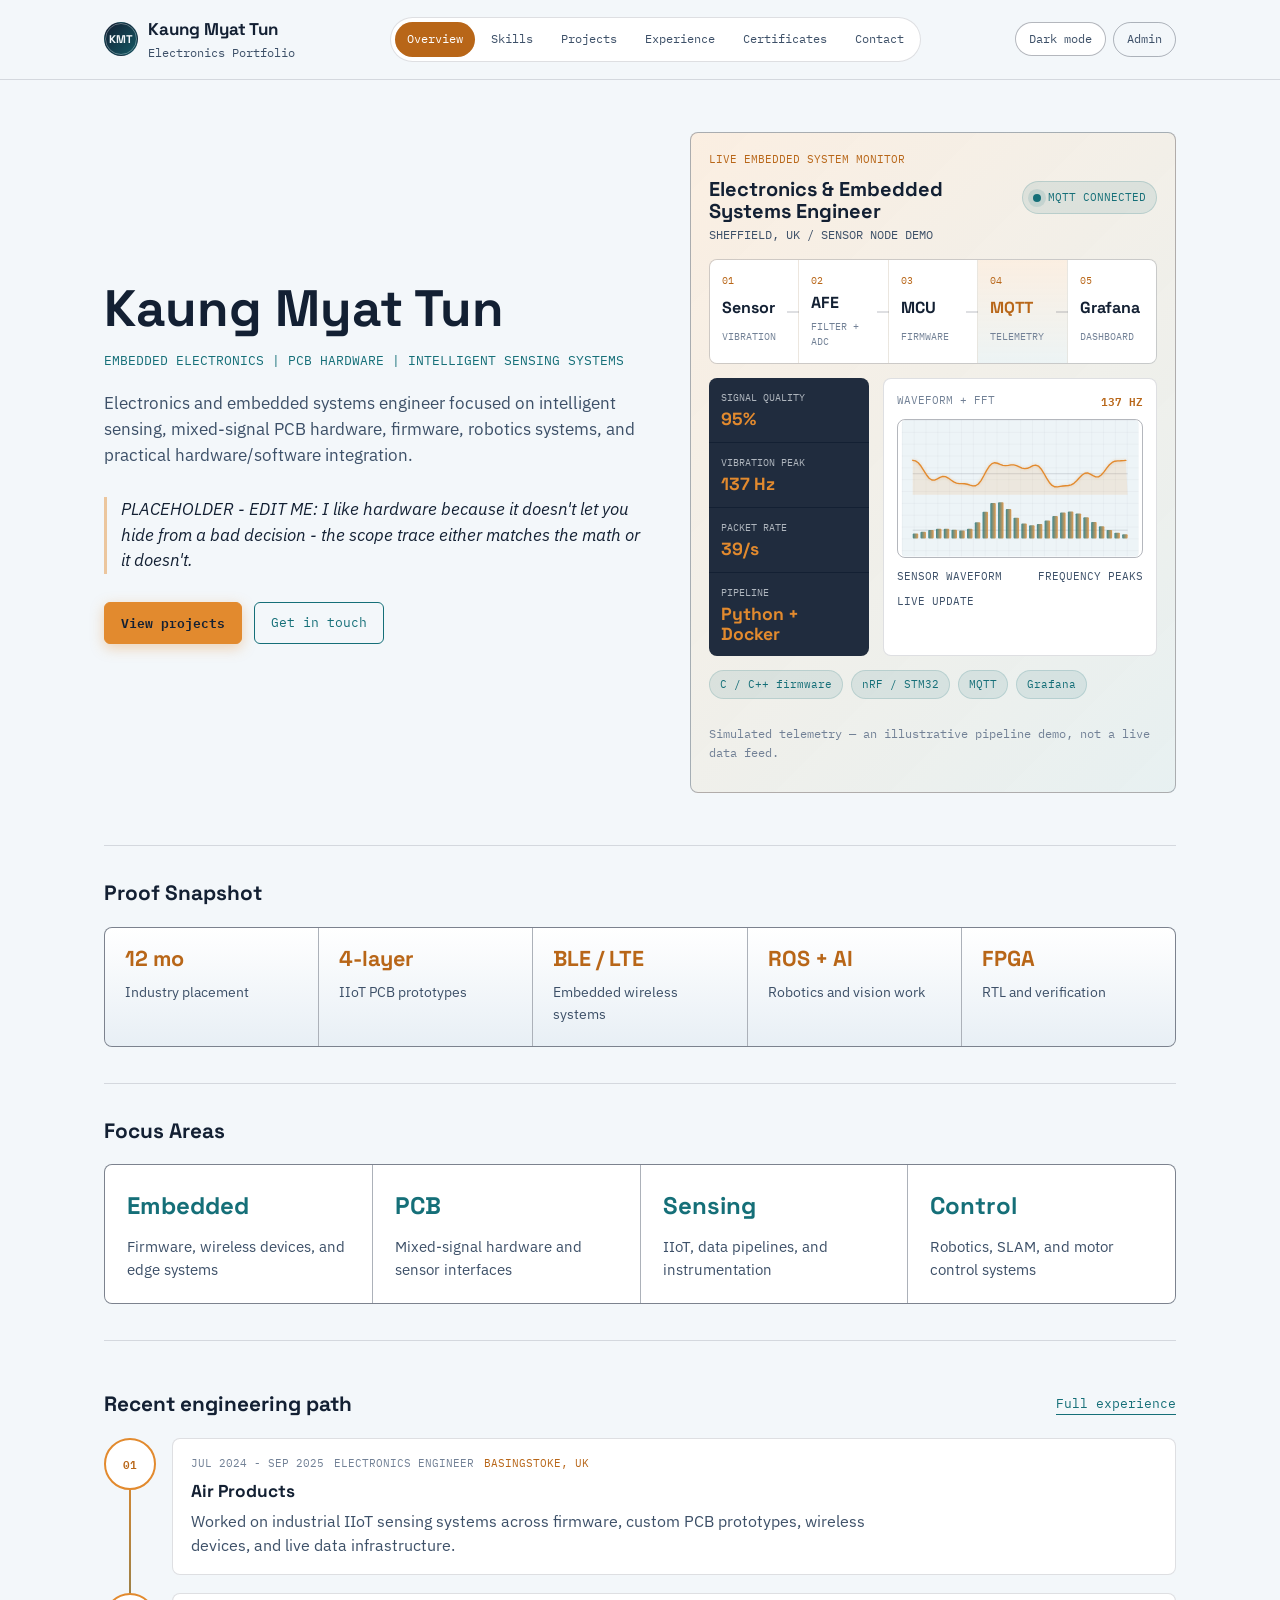
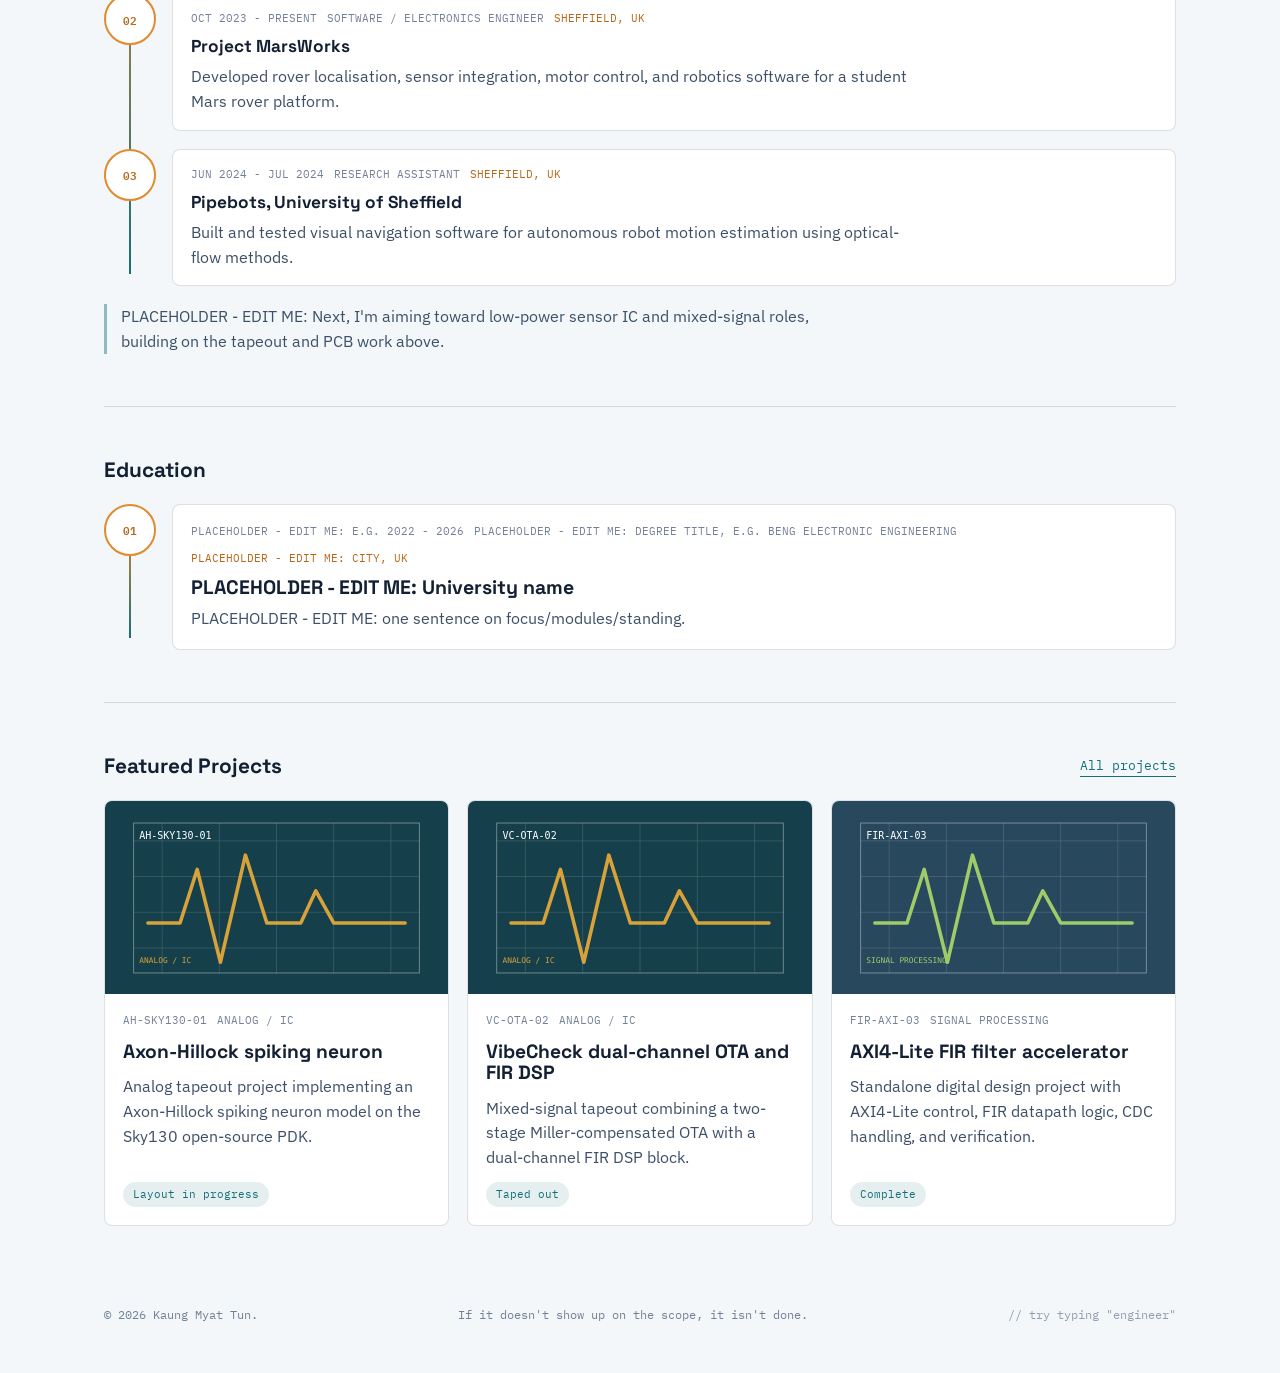
==== commit 21b0f611: "Fix corrupted DOCTYPE on index.html A stray "thing" had gotten prepended to <!DOCTYPE html> in an ea" ====
--- a/index.html
+++ b/index.html
@@ -1,4 +1,4 @@
-thing<!DOCTYPE html>
+<!DOCTYPE html>
 <html lang="en">
 <head>
 <meta charset="UTF-8">
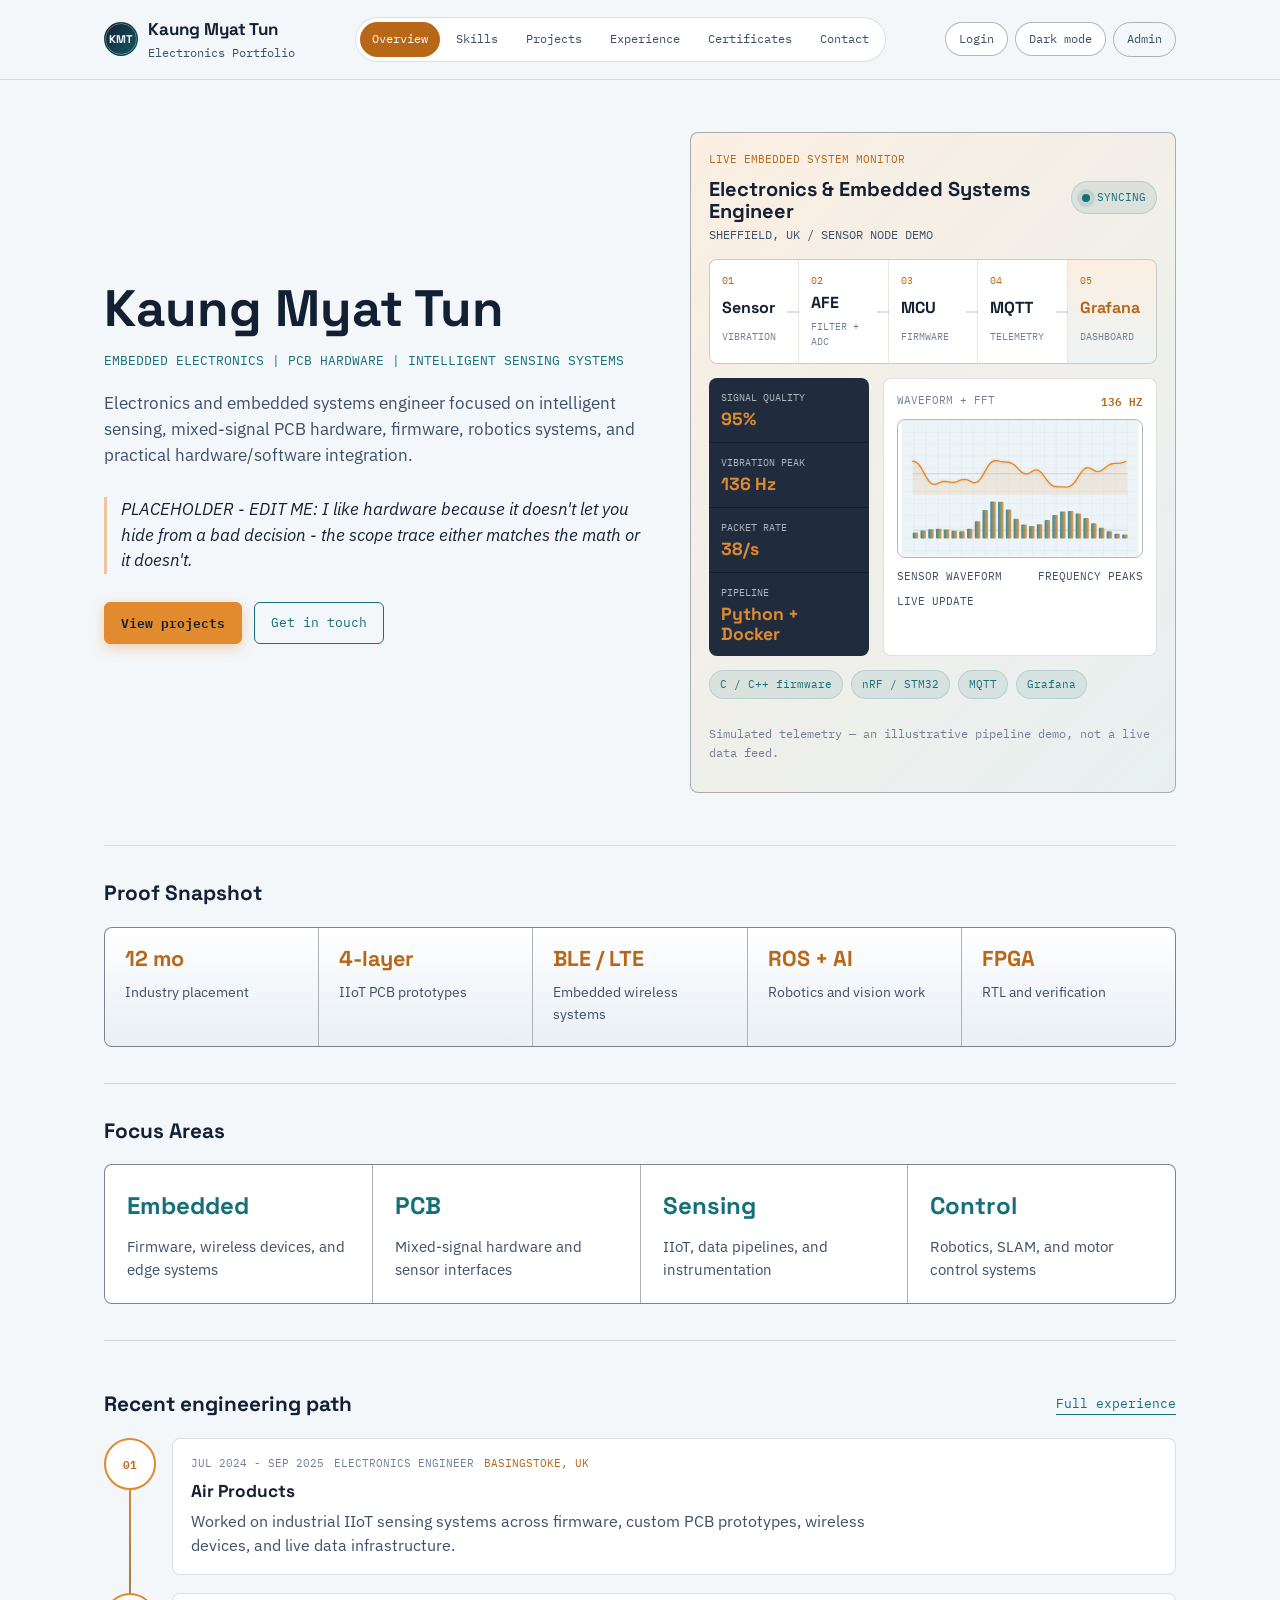
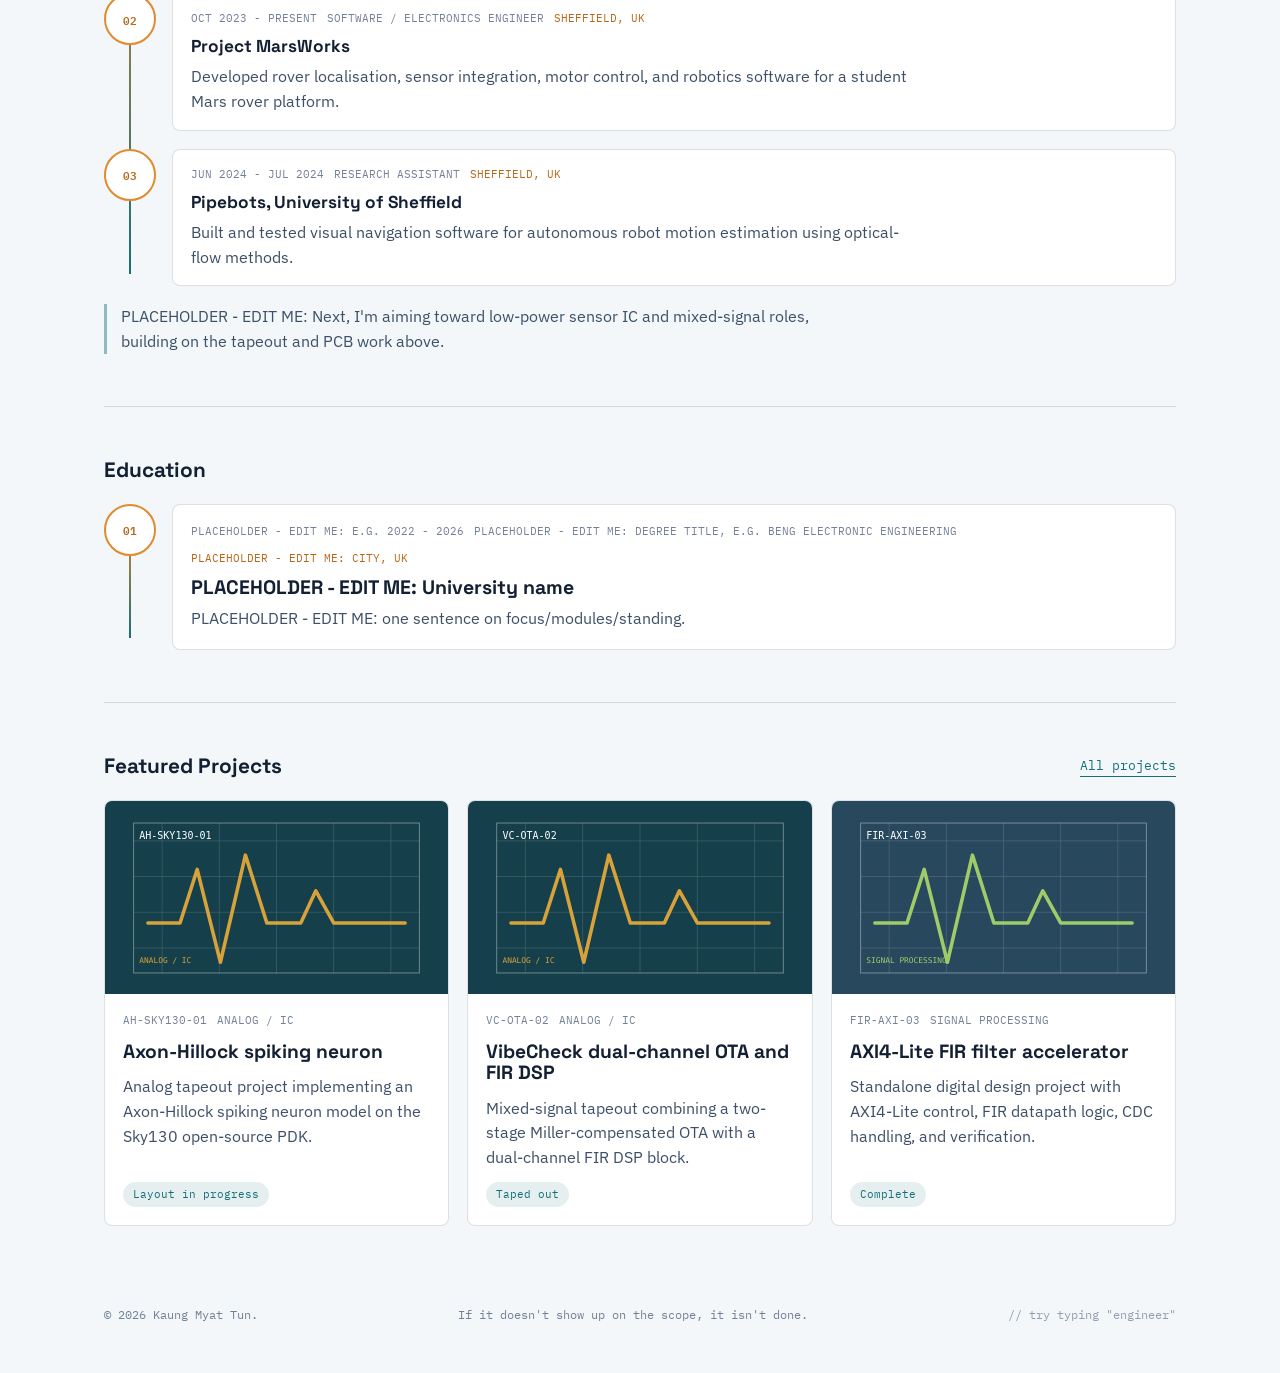
==== commit 2a7f64d1: "Migrate off Netlify entirely: GitHub Pages + self-hosted OAuth Replaces Netlify Identity + Git Gatew" ====
--- a/index.html
+++ b/index.html
@@ -254,20 +254,7 @@
   <span class="footer-hint">// try typing "engineer"</span>
 </footer>
 
-<script src="https://identity.netlify.com/v1/netlify-identity-widget.js"></script>
 <script src="data.js"></script>
 <script src="script.js"></script>
-<script>
-  if (window.netlifyIdentity) {
-    const isInviteOrRecovery = /invite_token|recovery_token|confirmation_token/.test(window.location.hash);
-    window.netlifyIdentity.on("init", user => {
-      if (!user && isInviteOrRecovery) {
-        window.netlifyIdentity.on("login", () => {
-          document.location.href = "/admin/";
-        });
-      }
-    });
-  }
-</script>
 </body>
 </html>
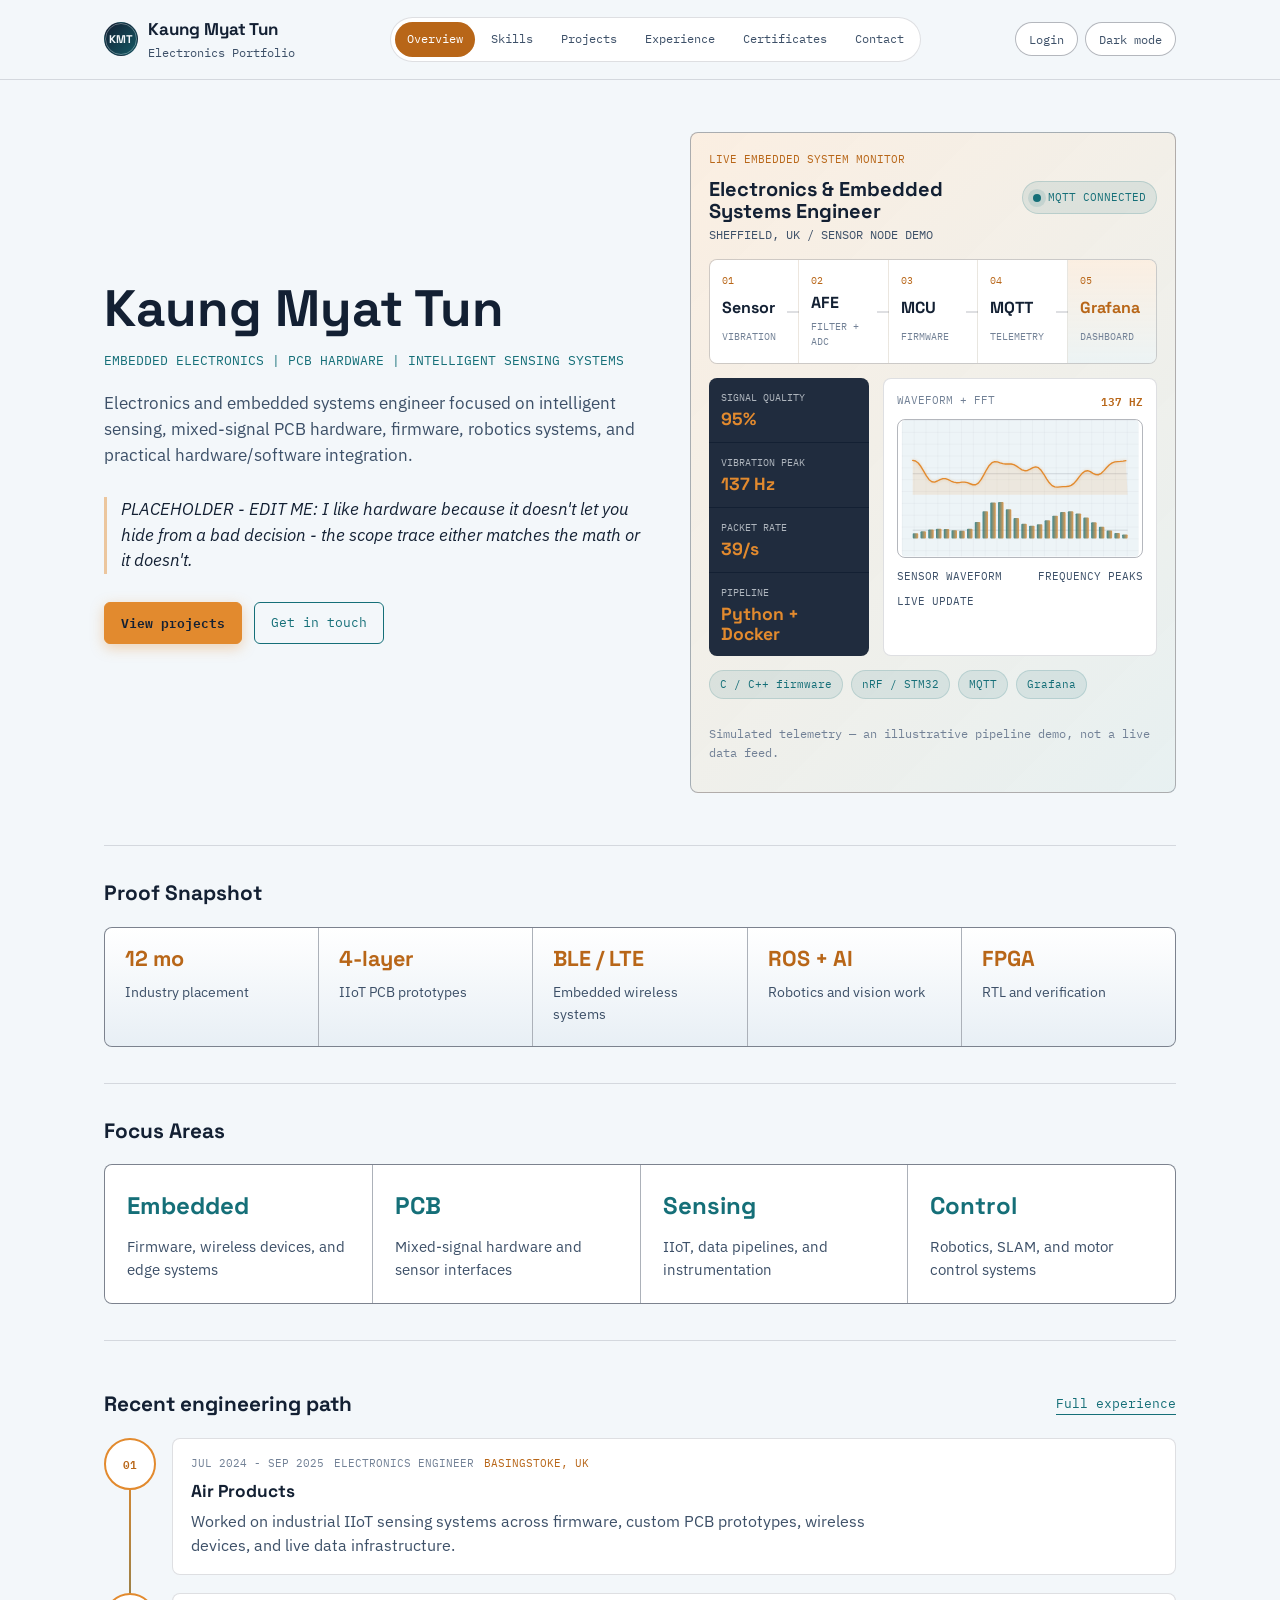
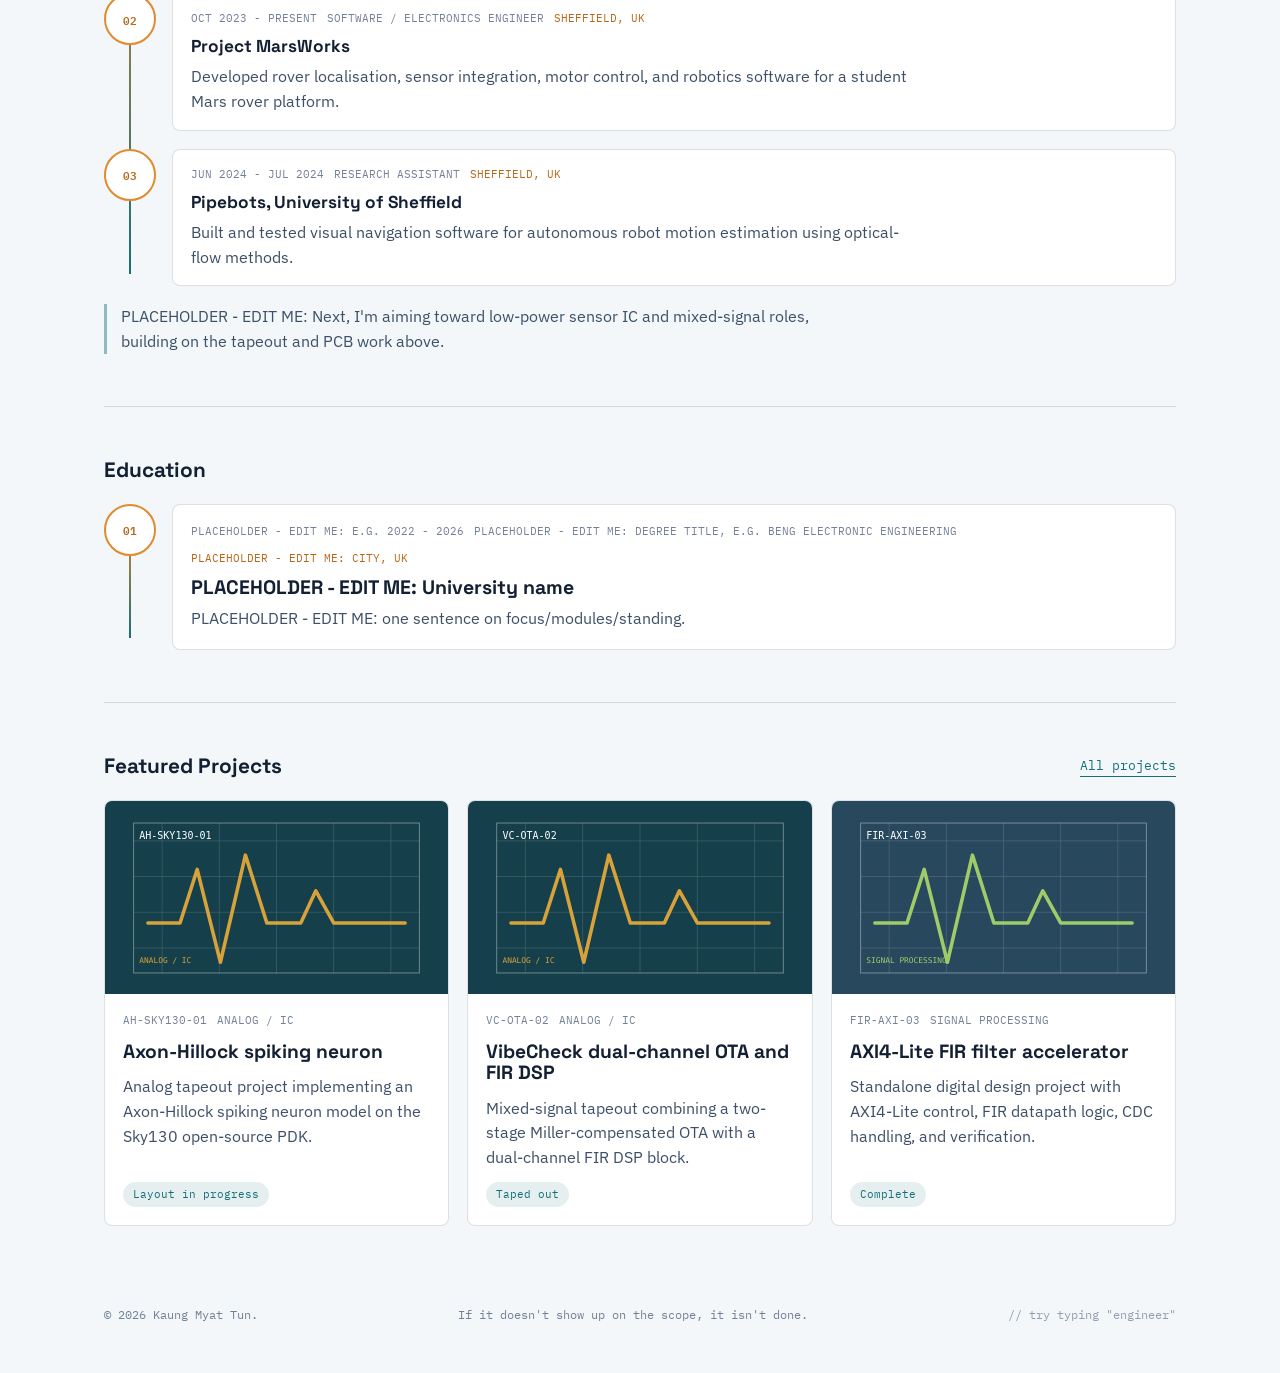
==== commit 7989bba3: "Remove public Admin nav link, editing is discoverable via Login button Co-Authored-By: Claude Sonnet" ====
--- a/index.html
+++ b/index.html
@@ -44,7 +44,6 @@
     </nav>
     <div class="masthead-right">
       <button type="button" class="theme-toggle" data-theme-toggle aria-pressed="false">Dark mode</button>
-      <a href="admin/">Admin</a>
     </div>
   </div>
 </header>
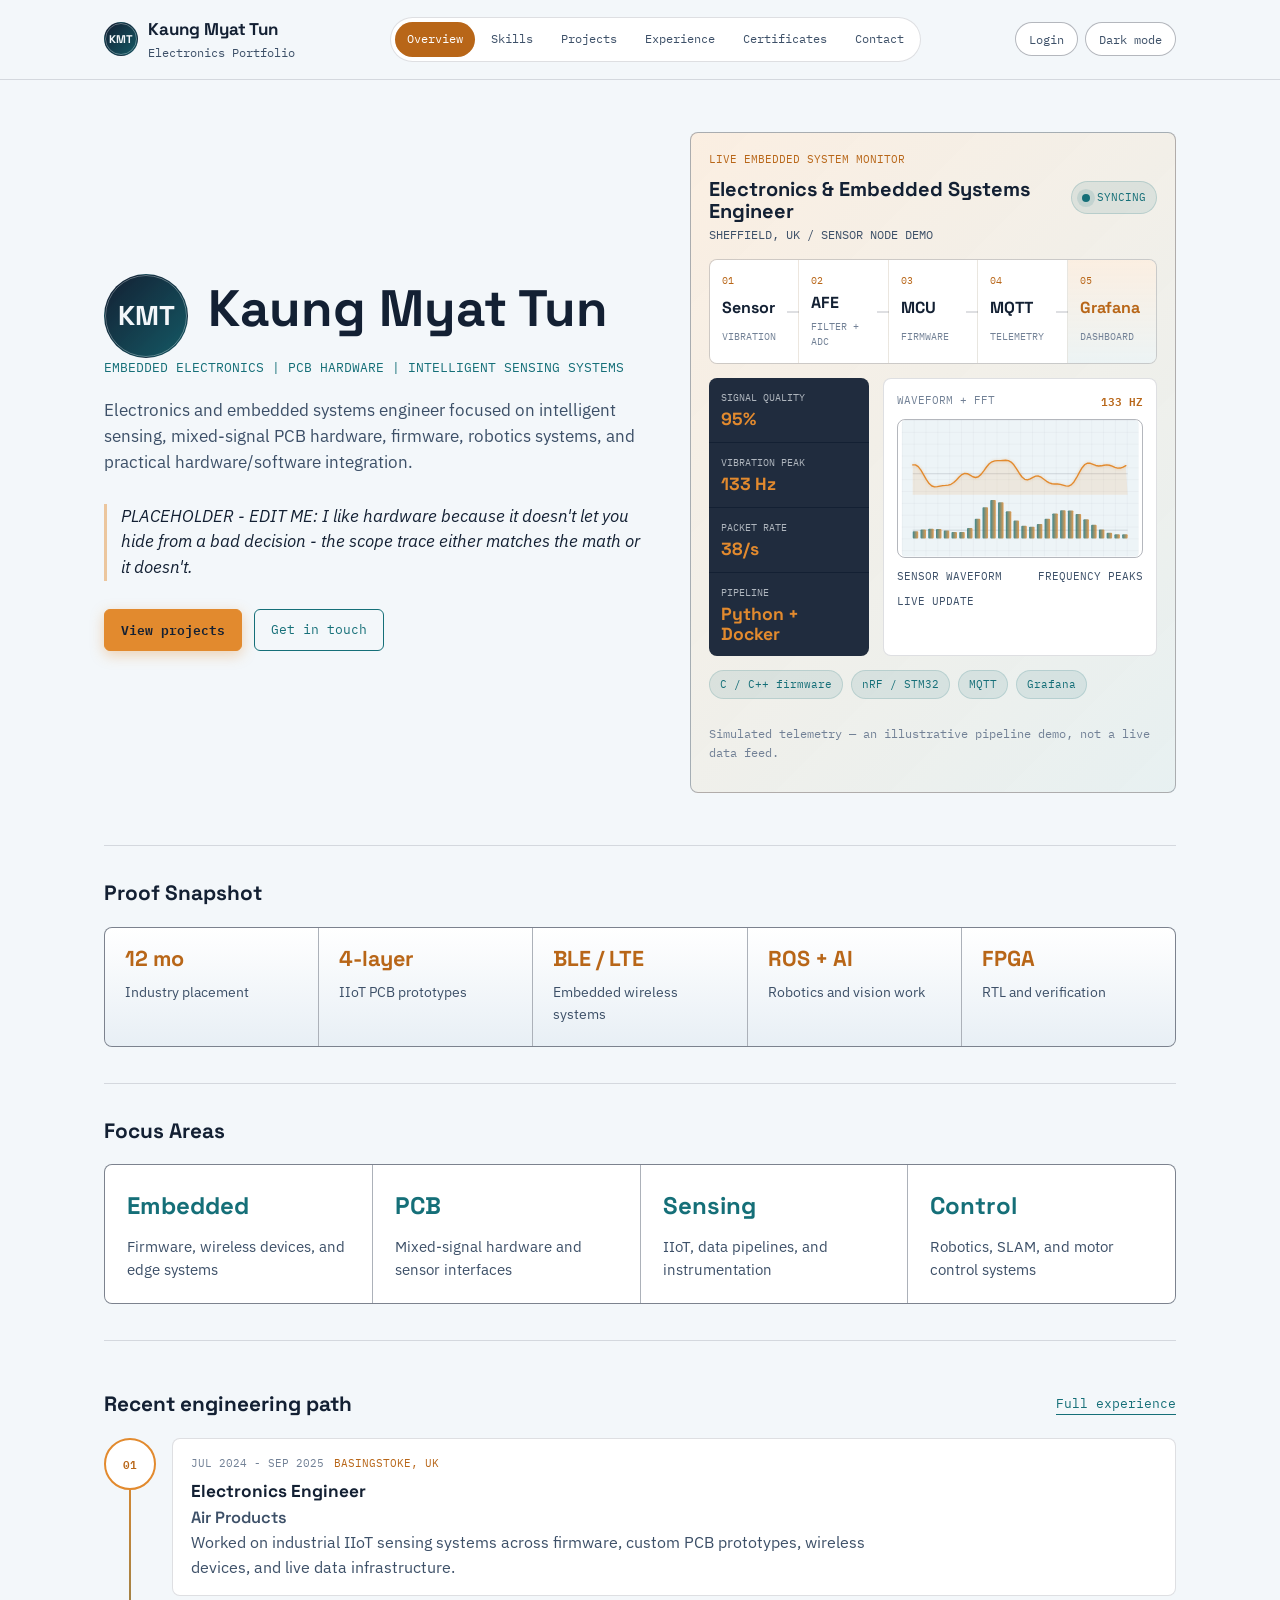
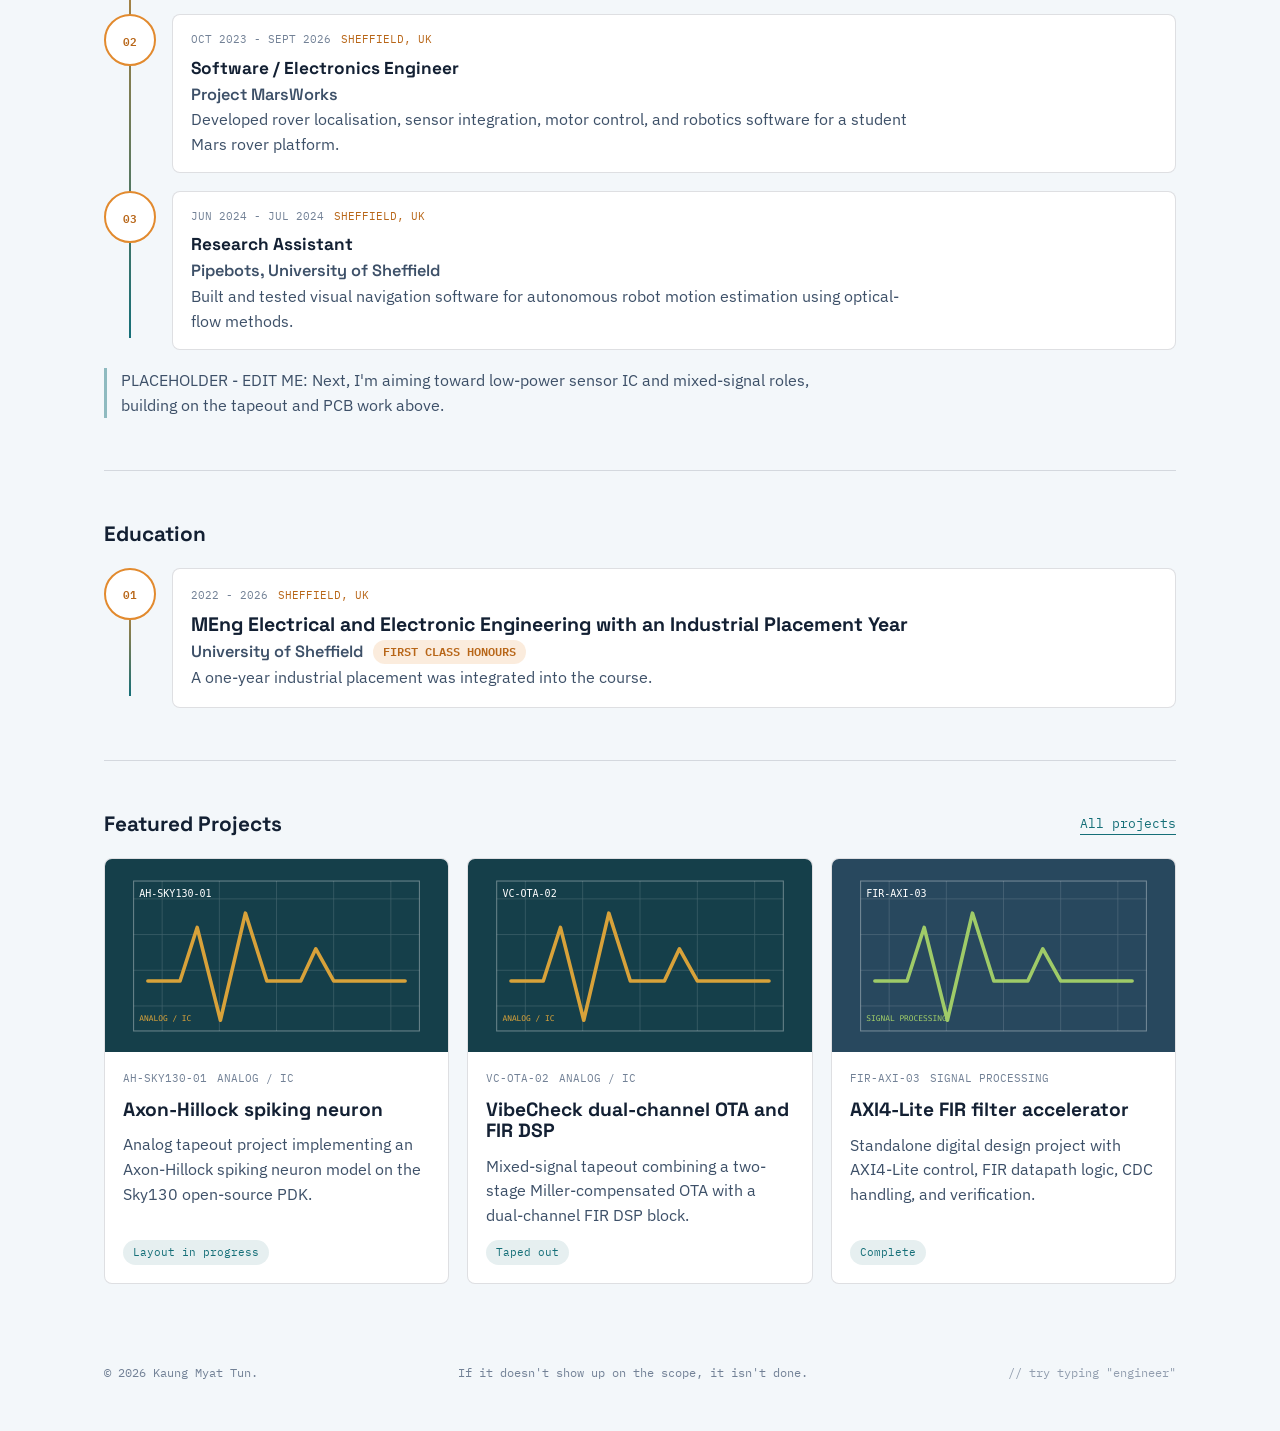
==== commit 0dd3f3ca: "Add small profile photo circle beside the hero name" ====
--- a/index.html
+++ b/index.html
@@ -52,7 +52,13 @@
   <section class="section section-hero">
     <div class="hero-grid">
       <div class="hero-copy">
-        <h1 data-profile-name>Kaung Myat Tun</h1>
+        <div class="hero-name-row">
+          <span class="hero-avatar">
+            <img class="profile-photo" src="" alt="" data-profile-photo hidden>
+            <span class="profile-photo-placeholder" data-profile-initials>KMT</span>
+          </span>
+          <h1 data-profile-name>Kaung Myat Tun</h1>
+        </div>
         <p class="role" data-profile-role>Embedded Electronics | PCB Hardware | Intelligent Sensing Systems</p>
         <p class="lede" data-profile-summary>
           Electronics and embedded systems engineer focused on intelligent sensing, mixed-signal PCB hardware,
--- a/style.css
+++ b/style.css
@@ -366,6 +366,44 @@
   margin: 0 0 14px;
 }
 
+.hero-name-row {
+  align-items: center;
+  display: flex;
+  gap: 20px;
+}
+
+.hero-name-row h1 {
+  margin: 0 0 14px;
+}
+
+.hero-avatar {
+  aspect-ratio: 1;
+  background:
+    linear-gradient(135deg, rgba(19, 32, 51, 0.94), rgba(21, 111, 120, 0.72)),
+    var(--panel-dark);
+  border: 1px solid var(--line);
+  border-radius: 999px;
+  display: grid;
+  flex: 0 0 auto;
+  overflow: hidden;
+  place-items: center;
+  width: 84px;
+}
+
+.hero-avatar .profile-photo {
+  height: 100%;
+  object-fit: cover;
+  width: 100%;
+}
+
+.hero-avatar .profile-photo-placeholder {
+  border-color: rgba(255, 255, 255, 0.34);
+  color: var(--panel-ink);
+  font-size: 1.7rem;
+  height: 100%;
+  width: 100%;
+}
+
 h2 {
   font-size: 1.3rem;
   margin: 0;
@@ -1818,10 +1856,33 @@
   color: var(--accent-deep);
 }
 
+.timeline-badge {
+  background: rgba(226, 138, 46, 0.16);
+  border-radius: 999px;
+  color: var(--accent-deep);
+  font-family: var(--font-mono);
+  font-size: 0.72rem;
+  font-weight: 600;
+  padding: 3px 10px;
+  text-transform: uppercase;
+}
+
 .timeline-card h2 {
   color: var(--ink);
   font-size: 1.22rem;
-  margin-bottom: 8px;
+  margin-bottom: 4px;
+}
+
+.timeline-org {
+  align-items: center;
+  color: var(--teal);
+  display: flex;
+  flex-wrap: wrap;
+  font-family: var(--font-display);
+  font-size: 1.02rem;
+  font-weight: 600;
+  gap: 10px;
+  margin: 0 0 10px;
 }
 
 .timeline-card p {
@@ -1985,6 +2046,7 @@
   display: grid;
   overflow: hidden;
   place-items: center;
+  position: relative;
 }
 
 .contact-photo .profile-photo {
@@ -1996,6 +2058,39 @@
 .contact-photo .profile-photo-placeholder {
   border-color: rgba(255, 255, 255, 0.34);
   color: var(--panel-ink);
+}
+
+.photo-upload-btn {
+  background: var(--panel-dark);
+  border: 1px solid rgba(255, 255, 255, 0.3);
+  border-radius: 999px;
+  bottom: 10px;
+  color: var(--panel-ink);
+  cursor: pointer;
+  font-family: var(--font-mono);
+  font-size: 11px;
+  padding: 7px 13px;
+  position: absolute;
+}
+
+.photo-upload-btn:hover {
+  border-color: var(--accent);
+  color: var(--accent);
+}
+
+.photo-upload-btn input[type="file"] {
+  height: 1px;
+  overflow: hidden;
+  position: absolute;
+  width: 1px;
+}
+
+.upload-status {
+  color: var(--muted);
+  display: block;
+  font-family: var(--font-mono);
+  font-size: 11px;
+  margin-top: 6px;
 }
 
 .contact-primary .feature-tag {
@@ -2387,6 +2482,14 @@
     font-size: 2.15rem;
   }
 
+  .hero-avatar {
+    width: 56px;
+  }
+
+  .hero-avatar .profile-photo-placeholder {
+    font-size: 1.1rem;
+  }
+
   .section {
     padding: 38px 0;
   }
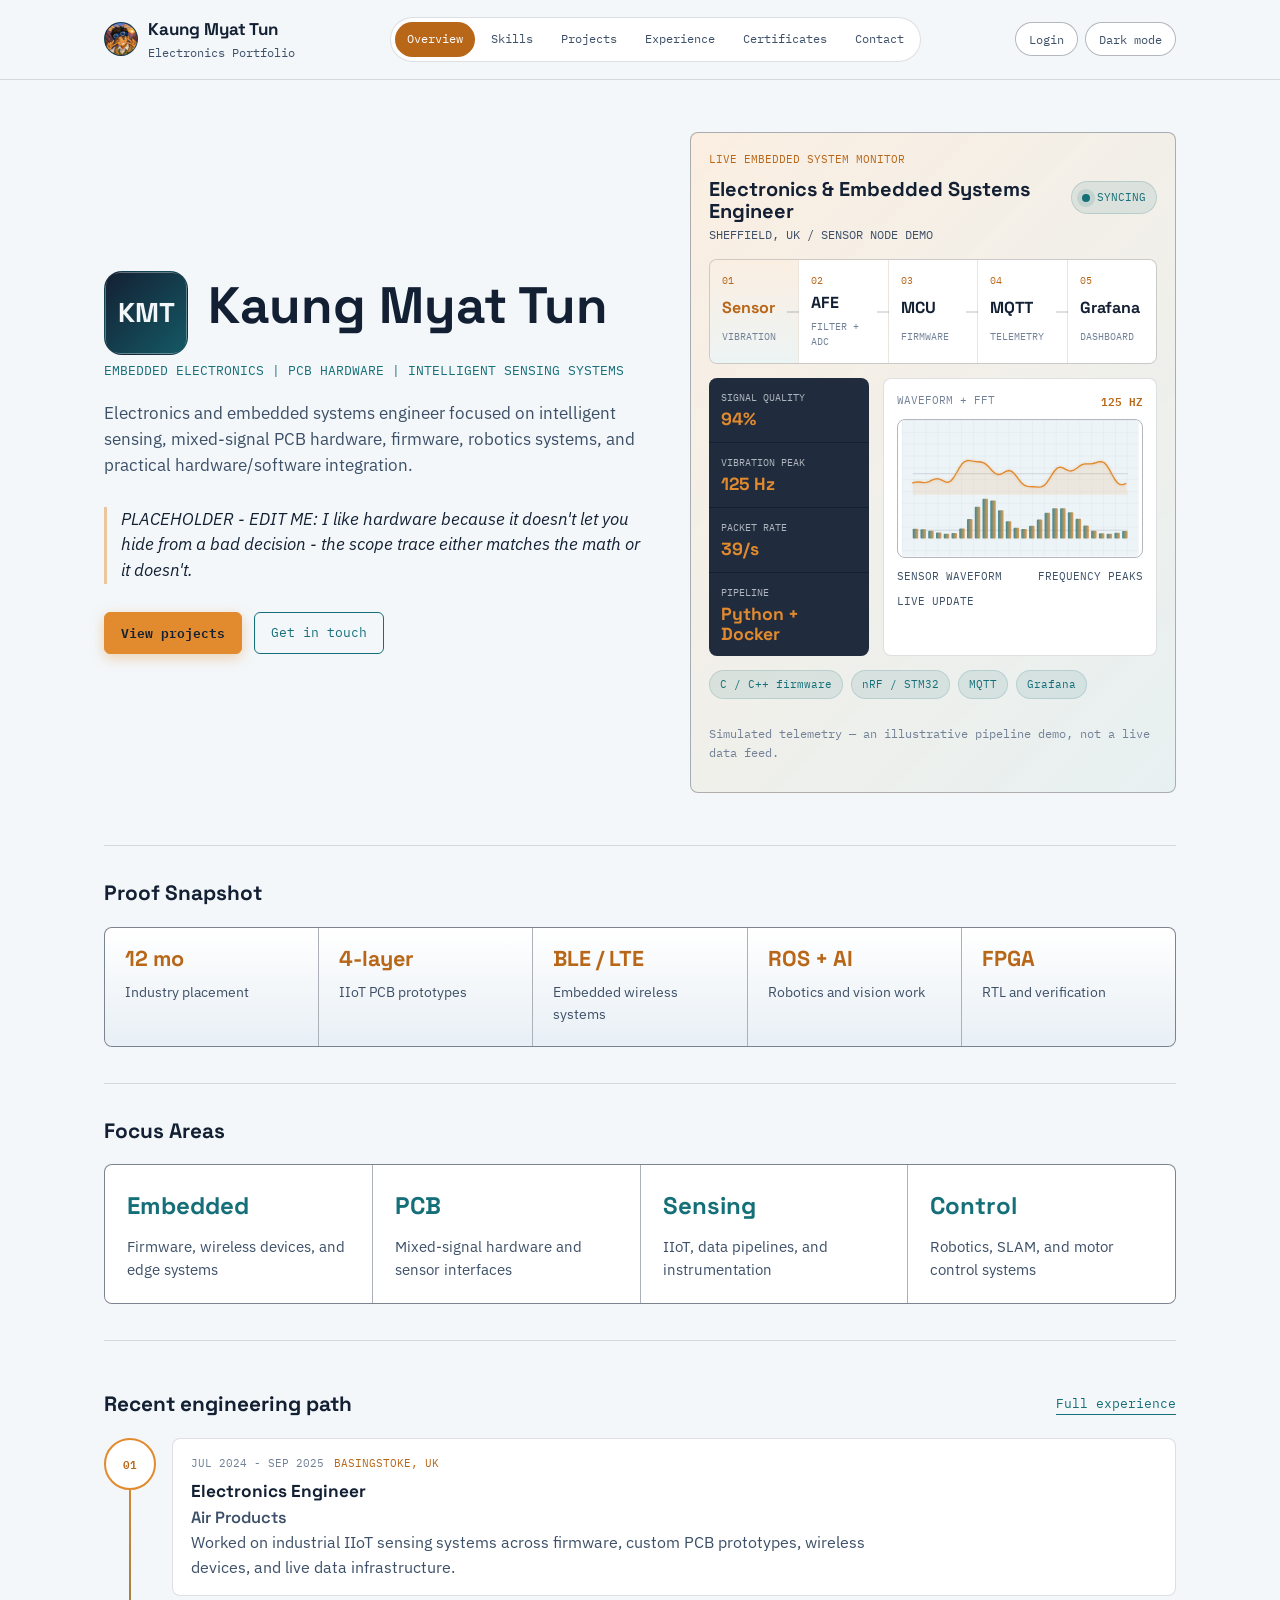
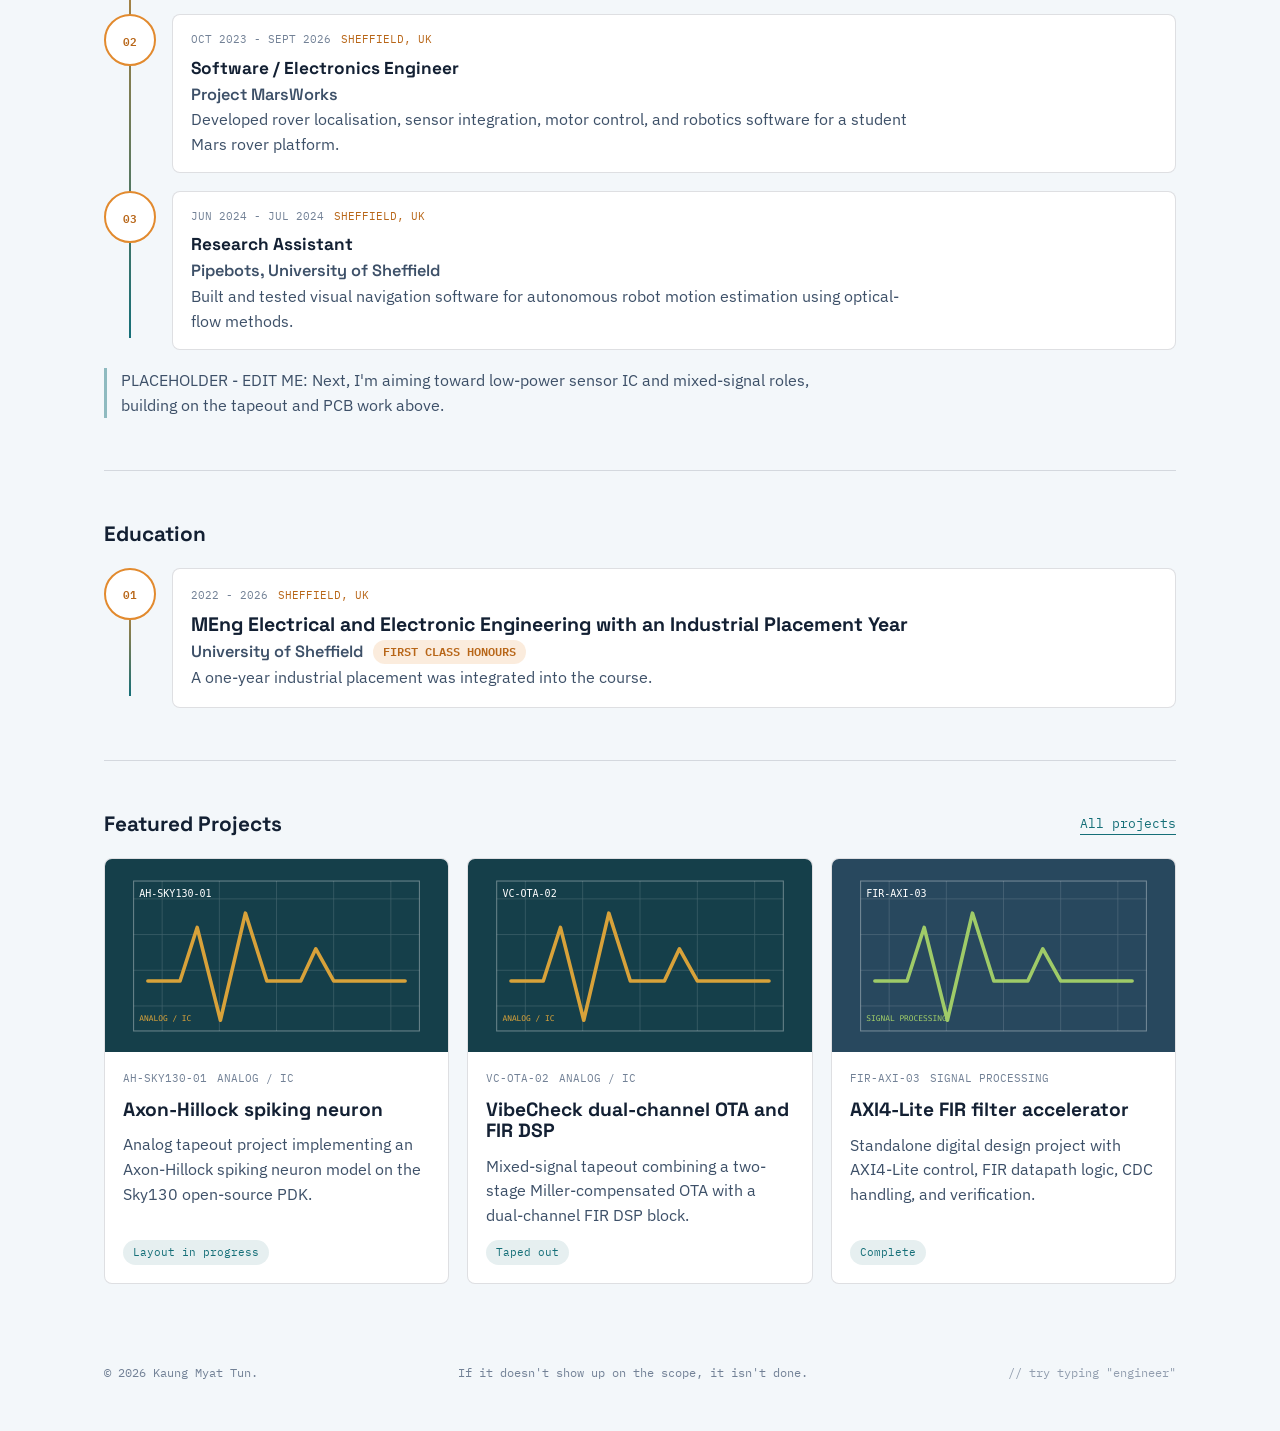
==== commit 00ec14b2: "Split hero avatar photo from Contact/masthead photo profile.photo (Contact page + masthead avatar) a" ====
--- a/index.html
+++ b/index.html
@@ -54,11 +54,16 @@
       <div class="hero-copy">
         <div class="hero-name-row">
           <span class="hero-avatar">
-            <img class="profile-photo" src="" alt="" data-profile-photo hidden>
-            <span class="profile-photo-placeholder" data-profile-initials>KMT</span>
+            <img class="profile-photo" src="" alt="" data-profile-hero-photo hidden>
+            <span class="profile-photo-placeholder" data-profile-hero-initials>KMT</span>
+            <label class="photo-upload-btn photo-upload-btn-compact" data-hero-photo-upload-btn hidden>
+              &#9998;
+              <input type="file" accept="image/*" data-hero-photo-upload>
+            </label>
           </span>
           <h1 data-profile-name>Kaung Myat Tun</h1>
         </div>
+        <span class="upload-status" data-hero-photo-status></span>
         <p class="role" data-profile-role>Embedded Electronics | PCB Hardware | Intelligent Sensing Systems</p>
         <p class="lede" data-profile-summary>
           Electronics and embedded systems engineer focused on intelligent sensing, mixed-signal PCB hardware,
--- a/style.css
+++ b/style.css
@@ -382,11 +382,12 @@
     linear-gradient(135deg, rgba(19, 32, 51, 0.94), rgba(21, 111, 120, 0.72)),
     var(--panel-dark);
   border: 1px solid var(--line);
-  border-radius: 999px;
+  border-radius: 18px;
   display: grid;
   flex: 0 0 auto;
   overflow: hidden;
   place-items: center;
+  position: relative;
   width: 84px;
 }
 
@@ -398,6 +399,7 @@
 
 .hero-avatar .profile-photo-placeholder {
   border-color: rgba(255, 255, 255, 0.34);
+  border-radius: 14px;
   color: var(--panel-ink);
   font-size: 1.7rem;
   height: 100%;
@@ -2085,6 +2087,18 @@
   width: 1px;
 }
 
+.photo-upload-btn-compact {
+  align-items: center;
+  bottom: 4px;
+  display: flex;
+  font-size: 12px;
+  height: 22px;
+  justify-content: center;
+  padding: 0;
+  right: 4px;
+  width: 22px;
+}
+
 .upload-status {
   color: var(--muted);
   display: block;
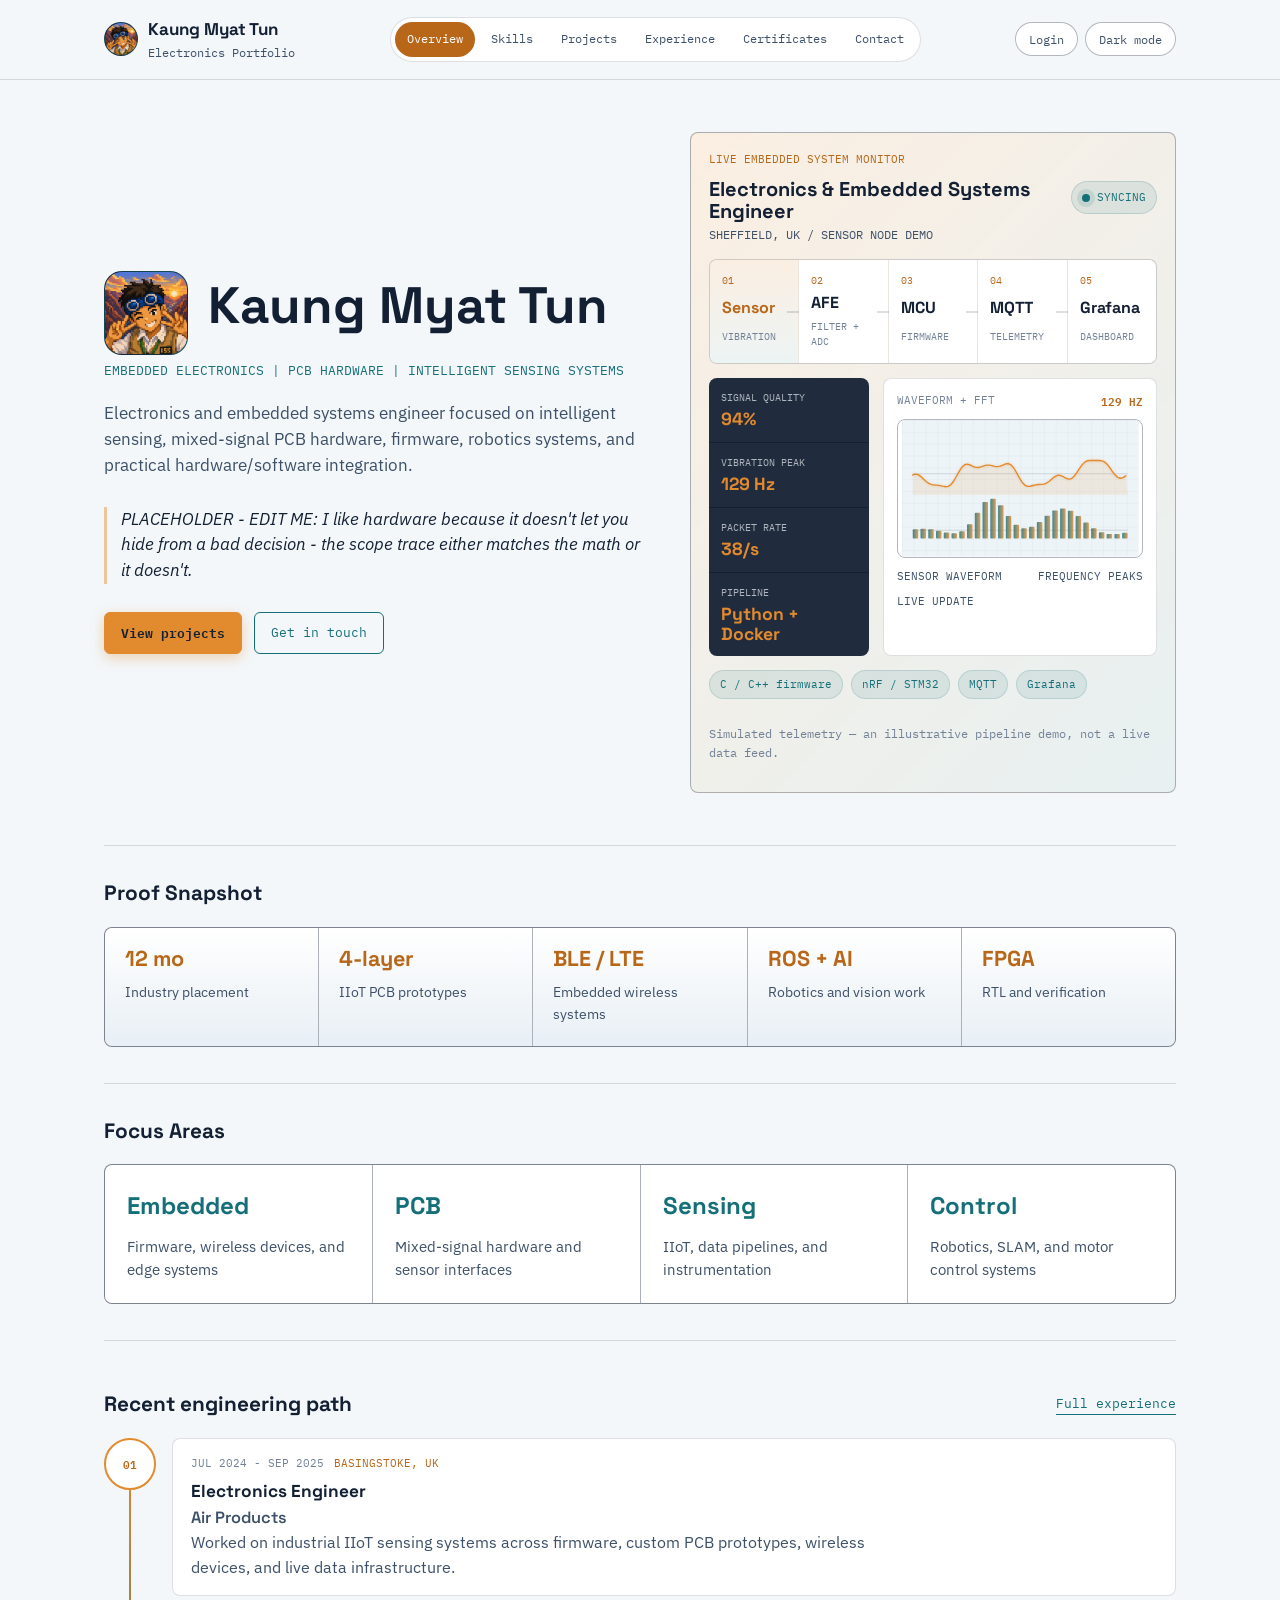
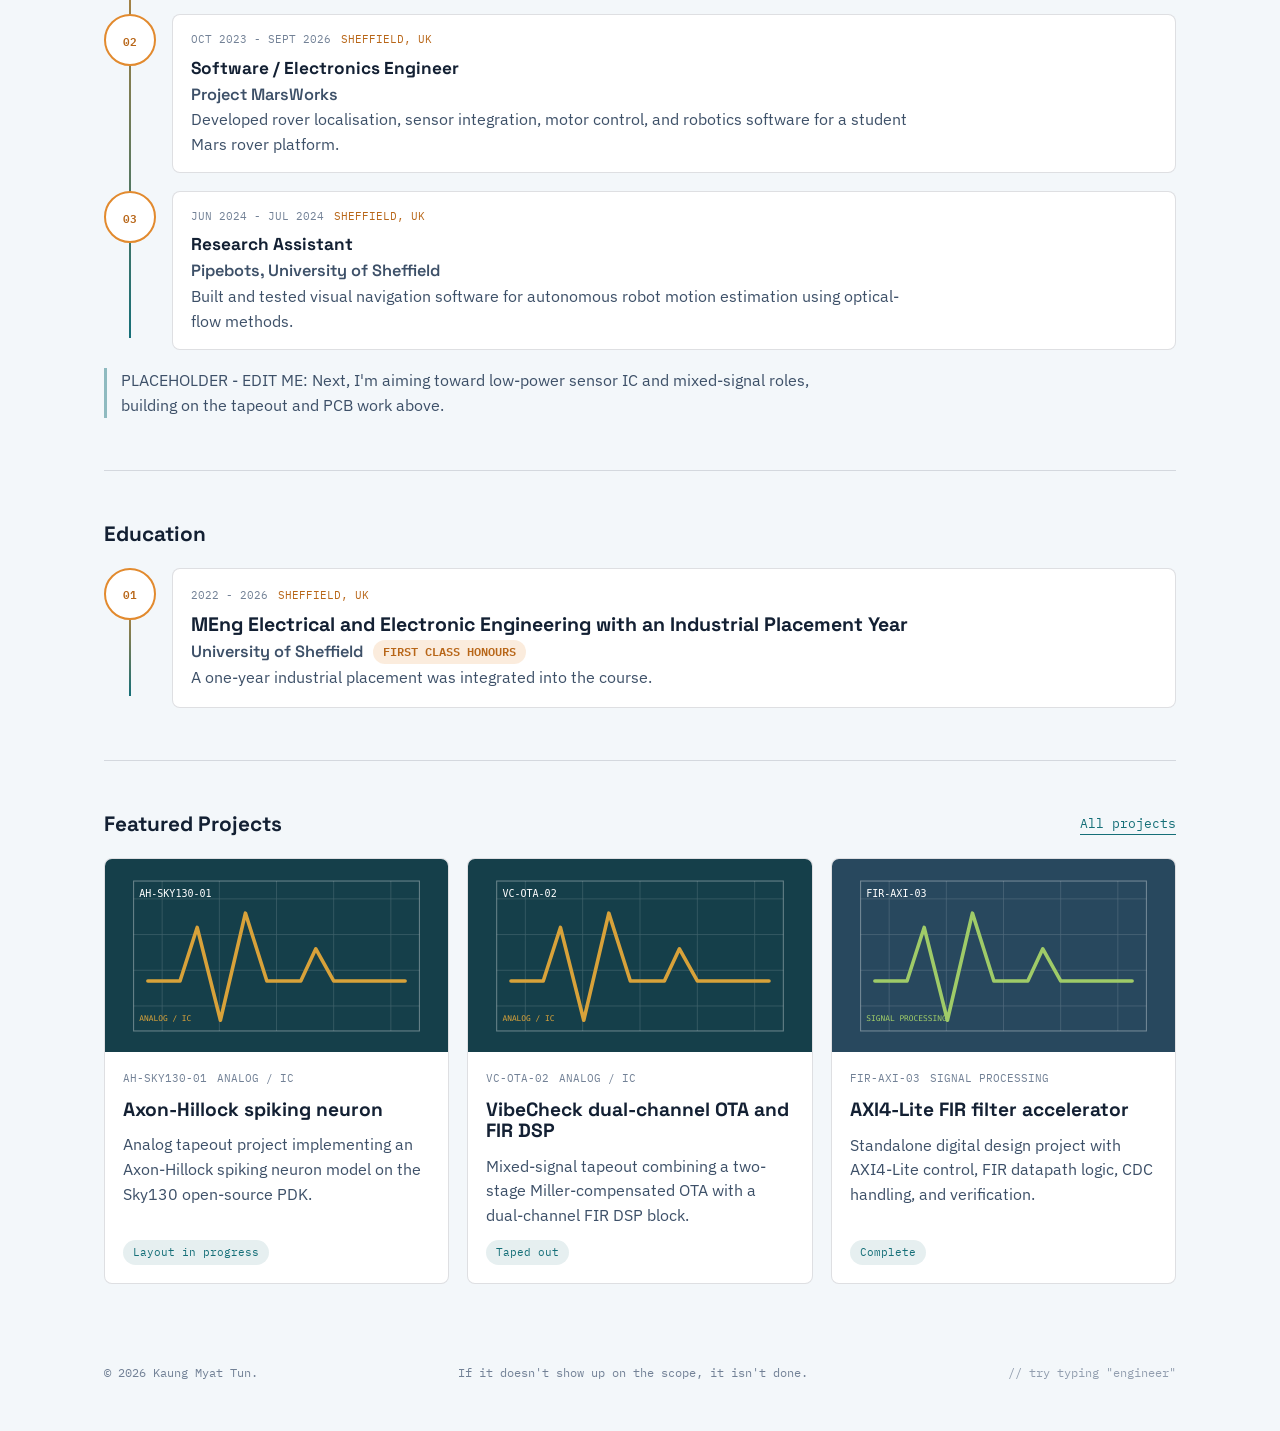
==== commit b7d76633: "Prerender same-site links on hover so tab clicks feel instant Adds Speculation Rules (native browser" ====
--- a/index.html
+++ b/index.html
@@ -19,6 +19,21 @@
 <link rel="preconnect" href="https://fonts.gstatic.com" crossorigin>
 <link href="https://fonts.googleapis.com/css2?family=Space+Grotesk:wght@400;500;600;700&family=IBM+Plex+Sans:wght@400;500;600&family=IBM+Plex+Mono:wght@400;500;600&display=swap" rel="stylesheet">
 <link rel="stylesheet" href="style.css">
+<script type="speculationrules">
+{
+  "prerender": [
+    {
+      "where": {
+        "and": [
+          { "href_matches": "/*" },
+          { "not": { "href_matches": "/admin/*" } }
+        ]
+      },
+      "eagerness": "moderate"
+    }
+  ]
+}
+</script>
 </head>
 <body data-page="overview">
 
--- a/style.css
+++ b/style.css
@@ -146,6 +146,20 @@
   transition: background-color 0.15s ease, color 0.15s ease;
 }
 
+/* Smooth cross-fade between full page navigations (Overview -> Skills ->
+   Projects etc.) on browsers that support it. No JS, no SPA rewrite --
+   unsupported browsers just get the normal instant navigation, same as
+   before. */
+@view-transition {
+  navigation: auto;
+}
+
+::view-transition-old(root),
+::view-transition-new(root) {
+  animation-duration: 0.22s;
+  animation-timing-function: ease;
+}
+
 * {
   box-sizing: border-box;
 }
@@ -1476,22 +1490,24 @@
   border: 1.5px solid var(--ink);
   border-radius: 6px;
   display: flex;
+  flex-wrap: wrap;
   max-width: 100%;
-  overflow-x: auto;
-  scrollbar-width: thin;
+  overflow: hidden;
 }
 
 .project-tab {
   appearance: none;
   background: var(--surface);
   border: 0;
+  border-bottom: 1px solid var(--line-strong);
   border-right: 1px solid var(--line-strong);
   color: var(--ink-soft);
   cursor: pointer;
-  flex: 0 0 auto;
+  flex: 1 1 auto;
   font-family: var(--font-mono);
   font-size: 12px;
   padding: 10px 13px;
+  text-align: center;
   text-transform: uppercase;
   transition: background-color 0.15s ease, color 0.15s ease;
 }
@@ -2561,4 +2577,9 @@
   html {
     scroll-behavior: auto;
   }
-}
+
+  ::view-transition-old(root),
+  ::view-transition-new(root) {
+    animation: none;
+  }
+}
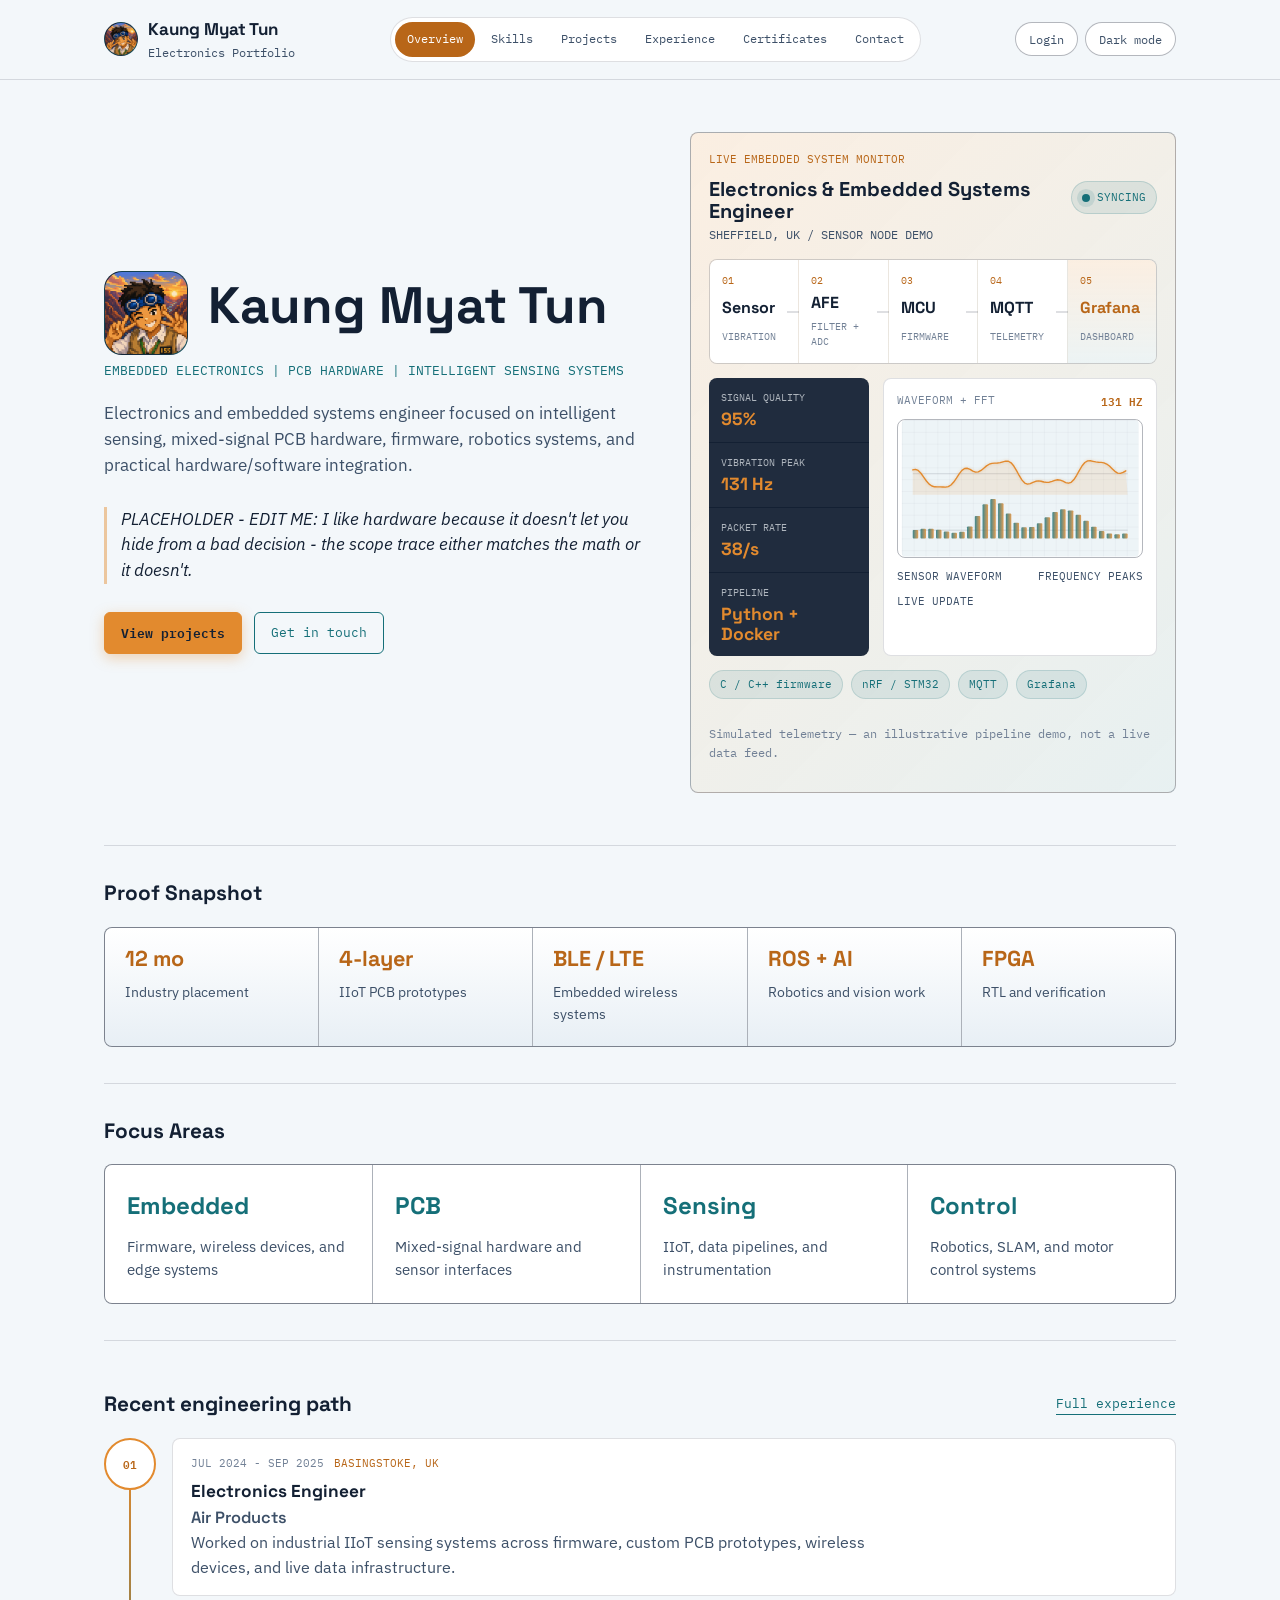
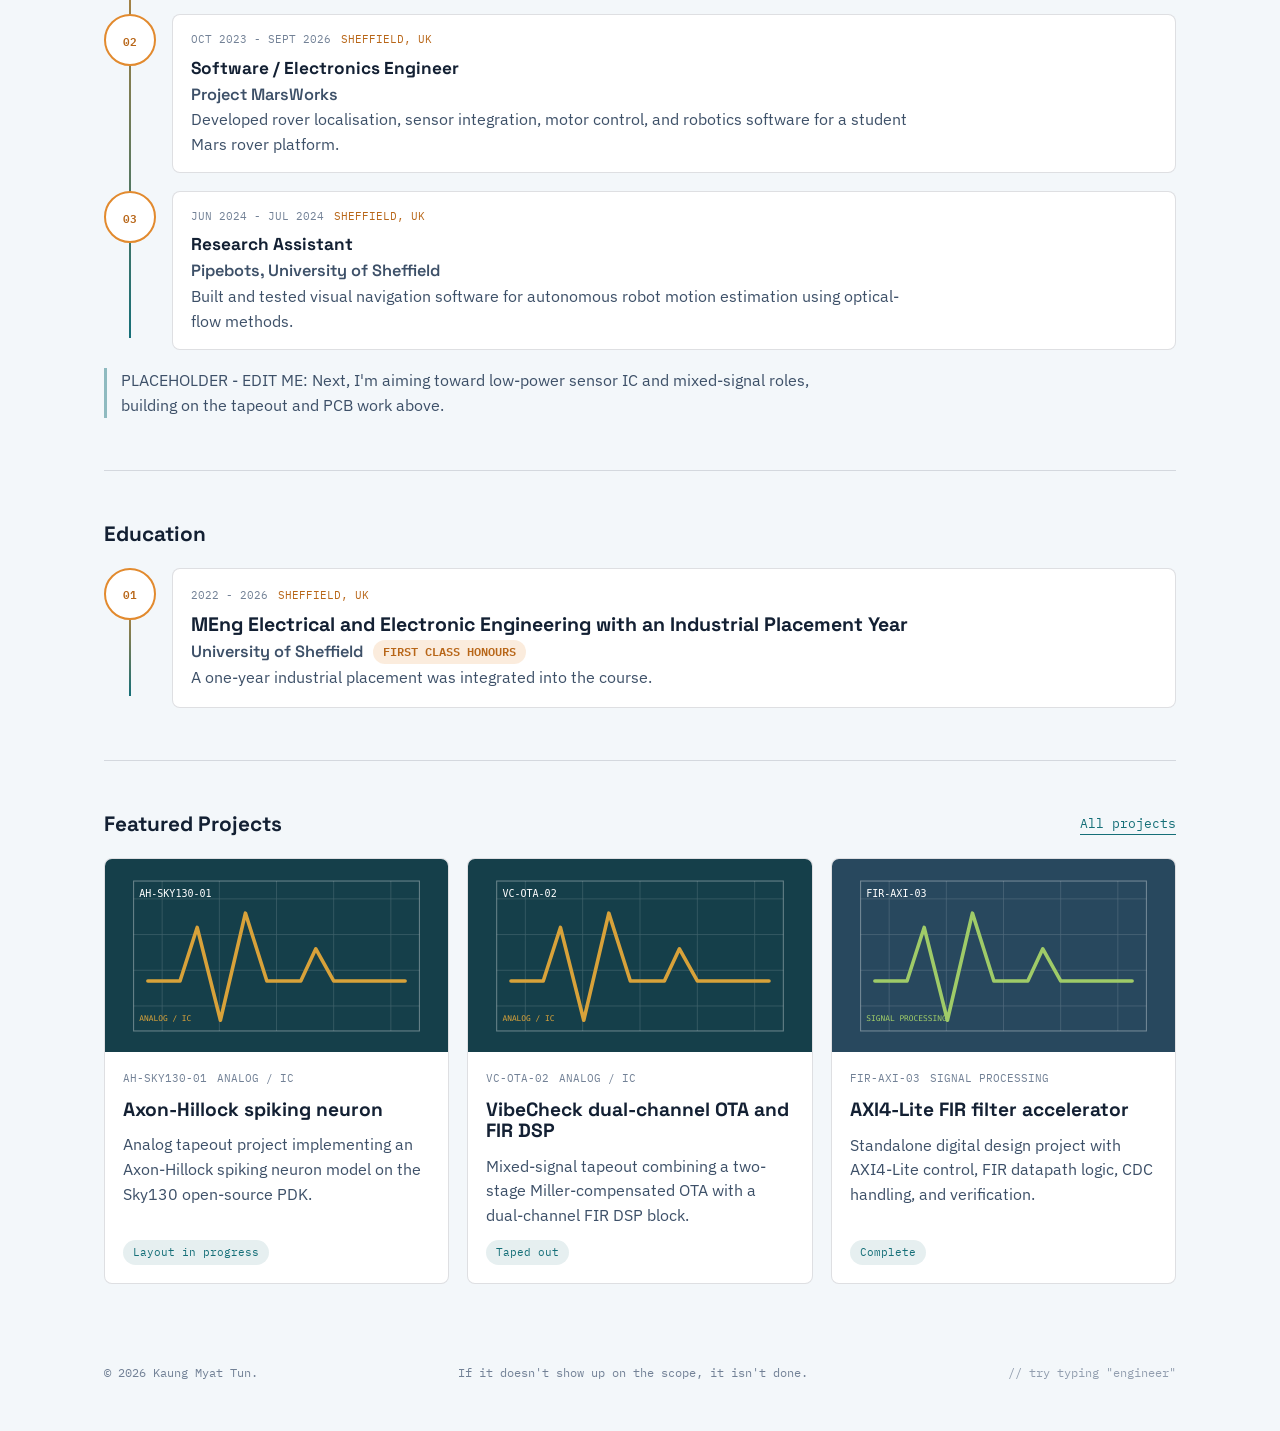
==== commit 1c91f620: "Make masthead avatar and browser tab icon share the hero photo Previously the masthead avatar was ti" ====
--- a/index.html
+++ b/index.html
@@ -15,6 +15,7 @@
 <meta name="viewport" content="width=device-width, initial-scale=1.0">
 <title>Kaung Myat Tun | Electronics & Embedded Systems Engineer</title>
 <meta name="description" content="Portfolio of Kaung Myat Tun: embedded electronics, PCB hardware, intelligent sensing, FPGA, and AI/data systems.">
+<link rel="icon" id="favicon" href="">
 <link rel="preconnect" href="https://fonts.googleapis.com">
 <link rel="preconnect" href="https://fonts.gstatic.com" crossorigin>
 <link href="https://fonts.googleapis.com/css2?family=Space+Grotesk:wght@400;500;600;700&family=IBM+Plex+Sans:wght@400;500;600&family=IBM+Plex+Mono:wght@400;500;600&display=swap" rel="stylesheet">
@@ -41,8 +42,8 @@
   <div class="masthead-inner">
     <a class="brand" href="index.html">
       <span class="brand-avatar">
-        <img class="profile-photo" src="" alt="" data-profile-photo hidden>
-        <span class="profile-photo-placeholder" data-profile-initials>KMT</span>
+        <img class="profile-photo" src="" alt="" data-profile-hero-photo hidden>
+        <span class="profile-photo-placeholder" data-profile-hero-initials>KMT</span>
       </span>
       <span class="brand-text">
         <span class="part-number">Kaung Myat Tun</span>
--- a/style.css
+++ b/style.css
@@ -256,12 +256,15 @@
   border-radius: 999px;
   display: grid;
   flex: 0 0 auto;
+  grid-template-columns: 1fr;
+  grid-template-rows: 1fr;
   overflow: hidden;
   place-items: center;
   width: 34px;
 }
 
 .brand-avatar .profile-photo {
+  grid-area: 1 / 1;
   height: 100%;
   object-fit: cover;
   width: 100%;
@@ -271,6 +274,7 @@
   border-color: rgba(255, 255, 255, 0.34);
   color: var(--panel-ink);
   font-size: 0.7rem;
+  grid-area: 1 / 1;
   height: 100%;
   width: 100%;
 }
@@ -399,6 +403,8 @@
   border-radius: 18px;
   display: grid;
   flex: 0 0 auto;
+  grid-template-columns: 1fr;
+  grid-template-rows: 1fr;
   overflow: hidden;
   place-items: center;
   position: relative;
@@ -406,6 +412,7 @@
 }
 
 .hero-avatar .profile-photo {
+  grid-area: 1 / 1;
   height: 100%;
   object-fit: cover;
   width: 100%;
@@ -416,6 +423,7 @@
   border-radius: 14px;
   color: var(--panel-ink);
   font-size: 1.7rem;
+  grid-area: 1 / 1;
   height: 100%;
   width: 100%;
 }
@@ -2062,12 +2070,15 @@
   border: 1px solid rgba(255, 255, 255, 0.24);
   border-radius: 8px;
   display: grid;
+  grid-template-columns: 1fr;
+  grid-template-rows: 1fr;
   overflow: hidden;
   place-items: center;
   position: relative;
 }
 
 .contact-photo .profile-photo {
+  grid-area: 1 / 1;
   height: 100%;
   object-fit: cover;
   width: 100%;
@@ -2076,6 +2087,7 @@
 .contact-photo .profile-photo-placeholder {
   border-color: rgba(255, 255, 255, 0.34);
   color: var(--panel-ink);
+  grid-area: 1 / 1;
 }
 
 .photo-upload-btn {
@@ -2121,6 +2133,65 @@
   font-family: var(--font-mono);
   font-size: 11px;
   margin-top: 6px;
+}
+
+.crop-modal-overlay {
+  align-items: center;
+  background: rgba(5, 8, 12, 0.72);
+  display: flex;
+  inset: 0;
+  justify-content: center;
+  padding: 24px;
+  position: fixed;
+  z-index: 10001;
+}
+
+.crop-modal {
+  background: var(--surface);
+  border-radius: 10px;
+  display: grid;
+  gap: 16px;
+  max-width: 480px;
+  padding: 20px;
+  width: 100%;
+}
+
+.crop-modal-hint {
+  color: var(--ink-soft);
+  font-size: 0.9rem;
+  margin: 0;
+}
+
+.crop-modal-stage {
+  background: var(--panel-dark);
+  border-radius: 8px;
+  cursor: crosshair;
+  height: 320px;
+  overflow: hidden;
+  position: relative;
+}
+
+.crop-modal-image {
+  height: 100%;
+  left: 0;
+  object-fit: contain;
+  position: absolute;
+  top: 0;
+  width: 100%;
+}
+
+.crop-modal-frame {
+  border: 2px solid var(--accent);
+  border-radius: 4px;
+  box-shadow: 0 0 0 999px rgba(5, 8, 12, 0.55);
+  pointer-events: none;
+  position: absolute;
+}
+
+.crop-modal-actions {
+  display: flex;
+  gap: 10px;
+  justify-content: flex-end;
 }
 
 .contact-primary .feature-tag {
